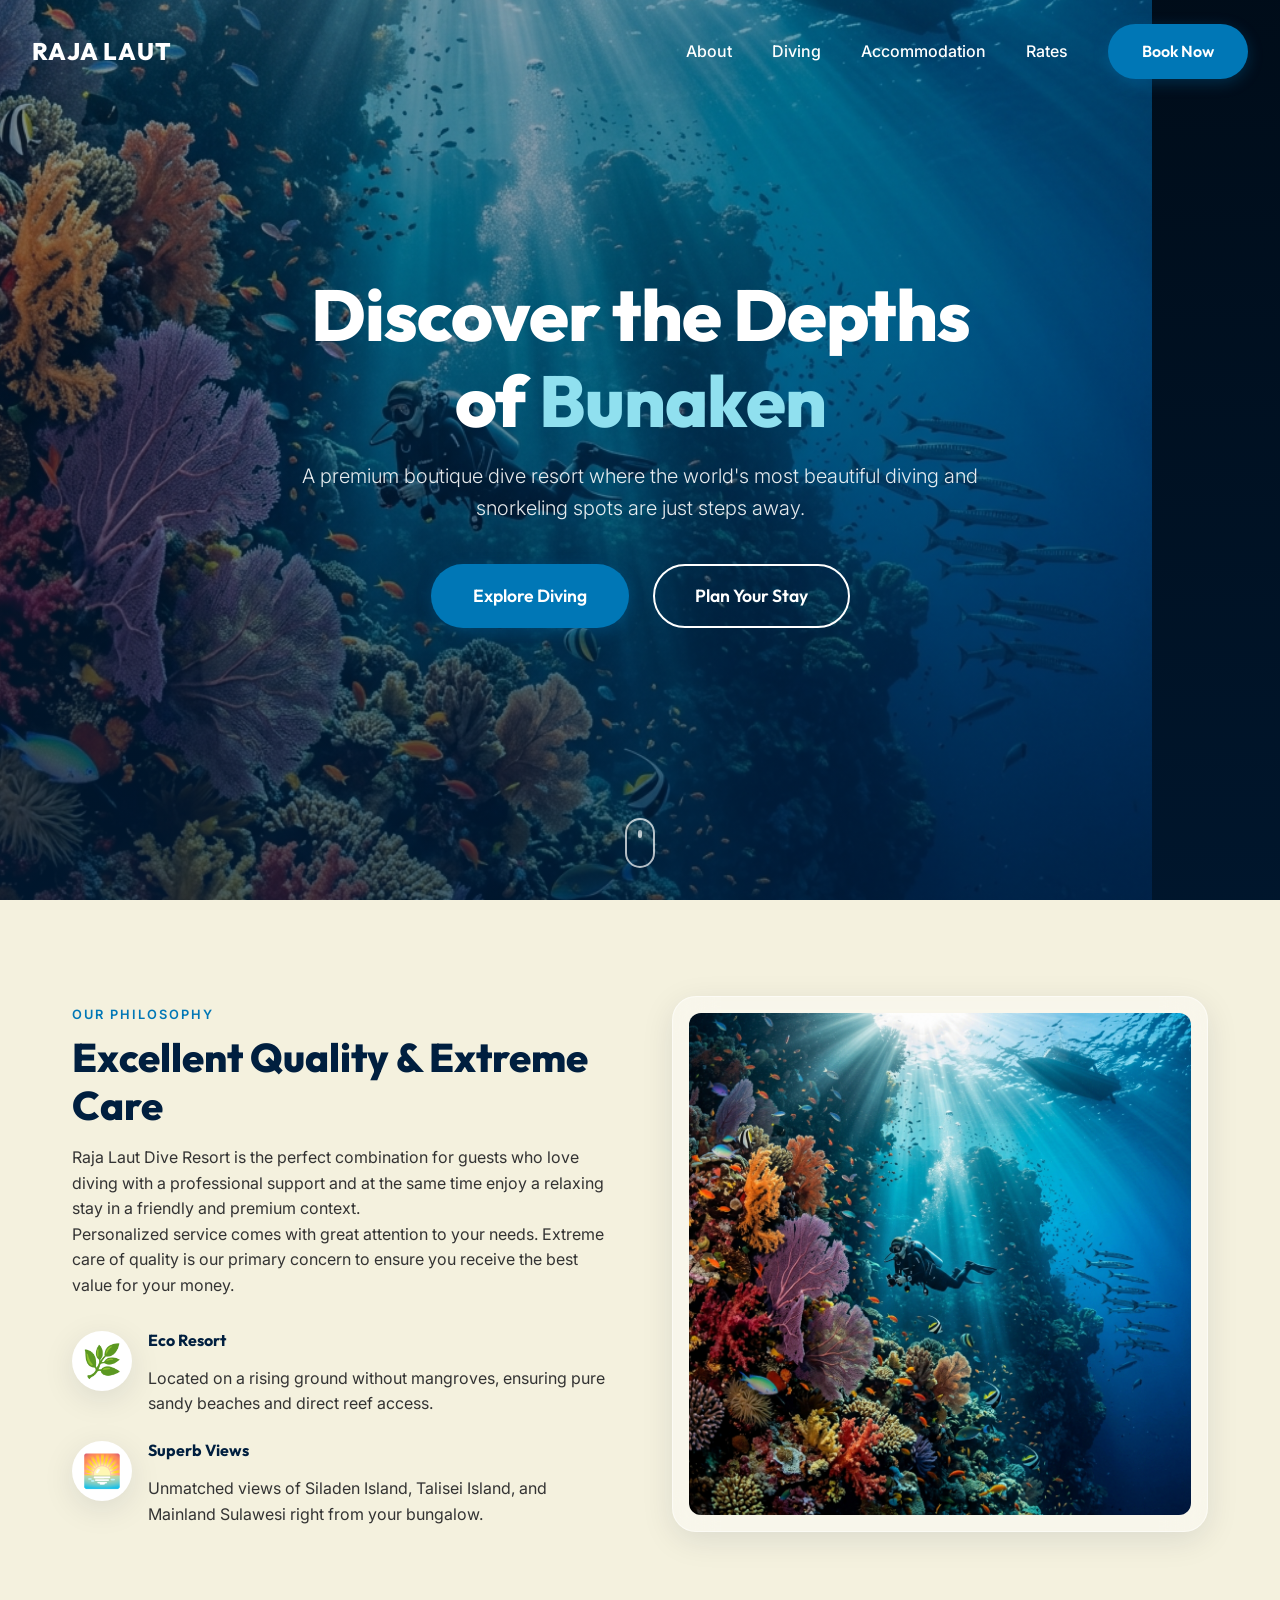
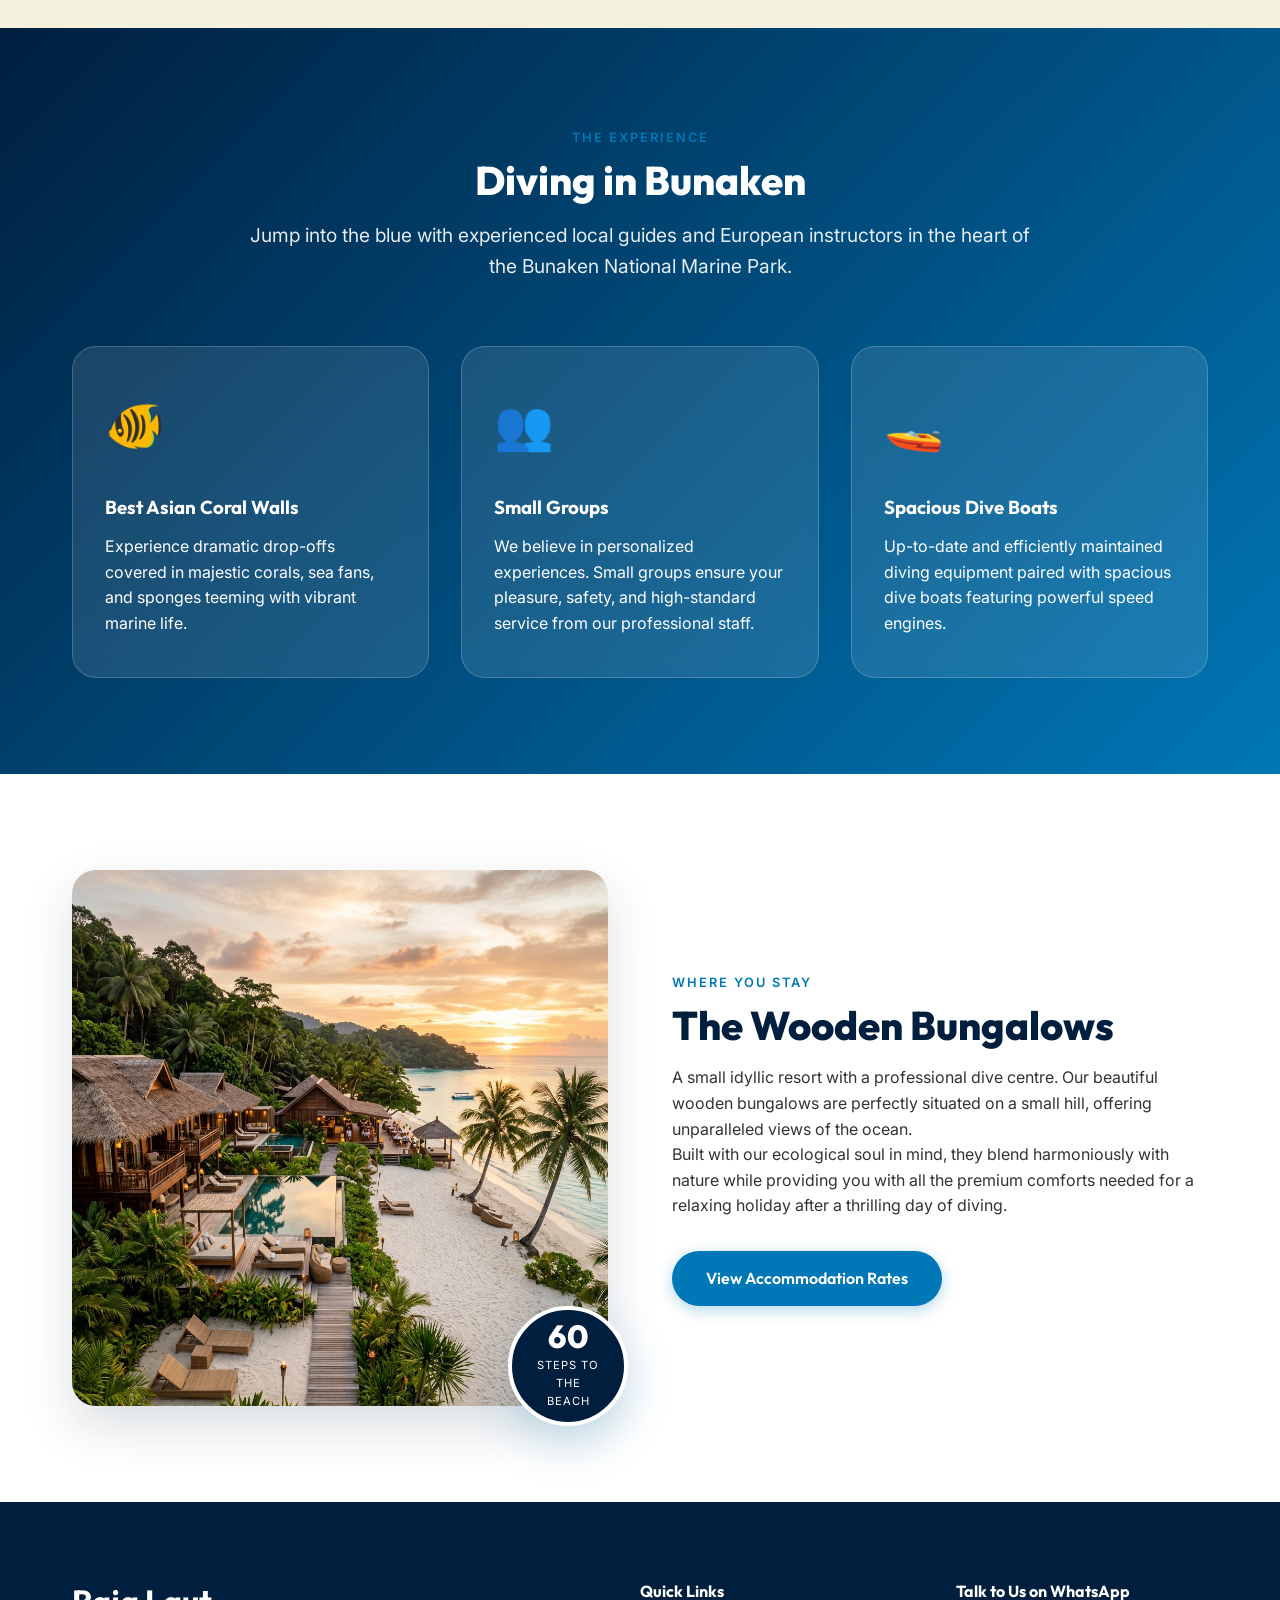
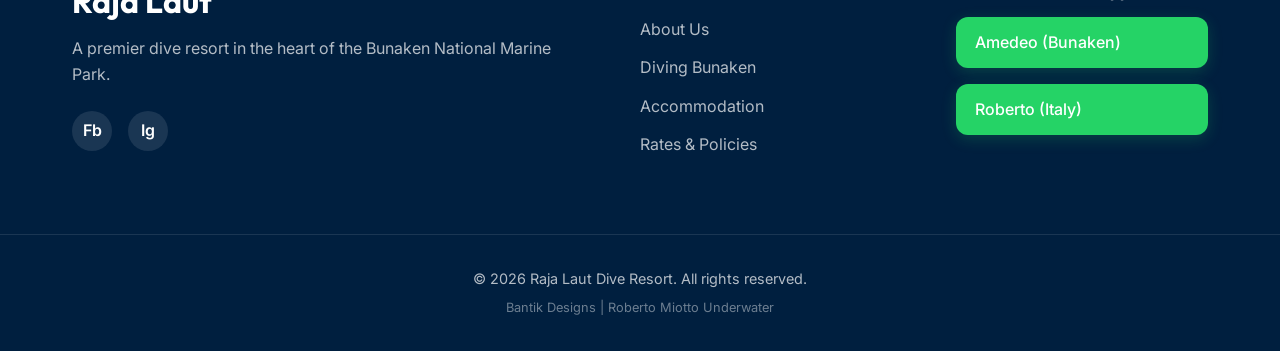
==== index.html @ 06ce2fe0 "first commit" ====
<!DOCTYPE html>
<html lang="en">
<head>
    <meta charset="UTF-8">
    <meta name="viewport" content="width=device-width, initial-scale=1.0">
    <title>Raja Laut Dive Resort | Bunaken</title>
    <meta name="description" content="A premium boutique dive resort in Bunaken. Experience one of the most beautiful diving & snorkeling spots right at your door steps.">
    <!-- Google Fonts -->
    <link rel="preconnect" href="https://fonts.googleapis.com">
    <link rel="preconnect" href="https://fonts.gstatic.com" crossorigin>
    <link href="https://fonts.googleapis.com/css2?family=Outfit:wght@300;400;600;800&family=Inter:wght@300;400;500&display=swap" rel="stylesheet">
    <link rel="stylesheet" href="./style.css">
</head>
<body>

    <!-- Navigation -->
    <nav class="navbar" id="navbar">
        <div class="nav-container">
            <a href="index.html" class="brand-logo">Raja Laut</a>
            <div class="nav-links">
                <a href="about.html">About</a>
                <a href="diving.html">Diving</a>
                <a href="accommodation.html">Accommodation</a>
                <a href="rates.html">Rates</a>
                <a href="rates.html" class="btn-primary">Book Now</a>
            </div>
            <div class="mobile-menu-btn" id="mobile-menu-btn">
                <span></span>
                <span></span>
                <span></span>
            </div>
        </div>
    </nav>

    <!-- Hero Section -->
    <header class="hero" id="home">
        <div class="hero-video-container">
            <!-- 
                Using an infinite CSS panning animation over the premium diver image 
                to guarantee a "swimming underwater loop" that never throws "Unavailable" errors.
                
                If you deliver your own MP4 file later, uncomment this video tag:
                <video autoplay loop muted playsinline class="hero-video">
                    <source src="./assets/your_scuba_video.mp4" type="video/mp4">
                </video>
            -->
            <img src="./assets/hero_diver.png" alt="Swimming Scuba Diver" class="hero-image-animate">
            <div class="hero-overlay"></div>
        </div>
        
        <div class="hero-content">
            <h1 class="hero-title">Discover the Depths of <span>Bunaken</span></h1>
            <p class="hero-subtitle">A premium boutique dive resort where the world's most beautiful diving and snorkeling spots are just steps away.</p>
            <div class="hero-cta">
                <a href="diving.html" class="btn-primary btn-large">Explore Diving</a>
                <a href="rates.html" class="btn-secondary btn-large">Plan Your Stay</a>
            </div>
        </div>
        
        <div class="scroll-indicator">
            <a href="about.html">
                <div class="mouse">
                    <div class="wheel"></div>
                </div>
            </a>
        </div>
    </header>

    <!-- Philosophy / About Section -->
    <section class="section about-section" id="about">
        <div class="container layout-grid layout-2-col">
            <div class="about-text fade-in">
                <span class="section-tag">Our Philosophy</span>
                <h2 class="section-title">Excellent Quality & Extreme Care</h2>
                <p>Raja Laut Dive Resort is the perfect combination for guests who love diving with a professional support and at the same time enjoy a relaxing stay in a friendly and premium context.</p>
                <p>Personalized service comes with great attention to your needs. Extreme care of quality is our primary concern to ensure you receive the best value for your money.</p>
                
                <div class="features-list">
                    <div class="feature-item">
                        <div class="feature-icon">🌿</div>
                        <div class="feature-text">
                            <h4>Eco Resort</h4>
                            <p>Located on a rising ground without mangroves, ensuring pure sandy beaches and direct reef access.</p>
                        </div>
                    </div>
                    <div class="feature-item">
                        <div class="feature-icon">🌅</div>
                        <div class="feature-text">
                            <h4>Superb Views</h4>
                            <p>Unmatched views of Siladen Island, Talisei Island, and Mainland Sulawesi right from your bungalow.</p>
                        </div>
                    </div>
                </div>
            </div>
            <div class="about-image-wrapper fade-in delay-200">
                <div class="image-glass-card">
                    <img src="./assets/hero_diver.png" alt="Scuba diver at Bunaken Wall" class="about-img">
                </div>
            </div>
        </div>
    </section>

    <!-- Diving Features Section -->
    <section class="section diving-section" id="diving">
        <div class="container">
            <div class="section-header center fade-in">
                <span class="section-tag">The Experience</span>
                <h2 class="section-title text-light">Diving in Bunaken</h2>
                <p class="section-subtitle text-light">Jump into the blue with experienced local guides and European instructors in the heart of the Bunaken National Marine Park.</p>
            </div>

            <div class="cards-grid">
                <div class="glass-card hover-up fade-in delay-100">
                    <div class="card-icon">🐠</div>
                    <h3>Best Asian Coral Walls</h3>
                    <p>Experience dramatic drop-offs covered in majestic corals, sea fans, and sponges teeming with vibrant marine life.</p>
                </div>
                <div class="glass-card hover-up fade-in delay-200">
                    <div class="card-icon">👥</div>
                    <h3>Small Groups</h3>
                    <p>We believe in personalized experiences. Small groups ensure your pleasure, safety, and high-standard service from our professional staff.</p>
                </div>
                <div class="glass-card hover-up fade-in delay-300">
                    <div class="card-icon">🚤</div>
                    <h3>Spacious Dive Boats</h3>
                    <p>Up-to-date and efficiently maintained diving equipment paired with spacious dive boats featuring powerful speed engines.</p>
                </div>
            </div>
        </div>
    </section>

    <!-- Accommodation Section -->
    <section class="section accommodation-section" id="accommodation">
        <div class="container layout-grid layout-2-col reverse-mobile">
            <div class="accommodation-image fade-in">
                <img src="./assets/eco_bungalow.png" alt="Raja Laut Eco Bungalow" class="rounded-img shadow-lg">
                <div class="floating-badge">
                    <span class="badge-number">60</span>
                    <span class="badge-text">Steps to the Beach</span>
                </div>
            </div>
            <div class="accommodation-text fade-in delay-200">
                <span class="section-tag">Where You Stay</span>
                <h2 class="section-title">The Wooden Bungalows</h2>
                <p>A small idyllic resort with a professional dive centre. Our beautiful wooden bungalows are perfectly situated on a small hill, offering unparalleled views of the ocean.</p>
                <p>Built with our ecological soul in mind, they blend harmoniously with nature while providing you with all the premium comforts needed for a relaxing holiday after a thrilling day of diving.</p>
                
                <a href="#rates" class="btn-primary mt-4">View Accommodation Rates</a>
            </div>
        </div>
    </section>

    <!-- Contact & Footer -->
    <footer class="footer" id="contact">
        <div class="container footer-grid">
            <div class="footer-brand">
                <h3 class="footer-logo">Raja Laut</h3>
                <p>A premier dive resort in the heart of the Bunaken National Marine Park.</p>
                <div class="social-links">
                    <a href="https://www.facebook.com/Raja-Laut-Dive-Resort-513808795382900" target="_blank" aria-label="Facebook">Fb</a>
                    <a href="https://www.instagram.com/explore/tags/rajalautdiveresort/" target="_blank" aria-label="Instagram">Ig</a>
                </div>
            </div>
            
            <div class="footer-links">
                <h4>Quick Links</h4>
                <ul>
                    <li><a href="about.html">About Us</a></li>
                    <li><a href="diving.html">Diving Bunaken</a></li>
                    <li><a href="accommodation.html">Accommodation</a></li>
                    <li><a href="rates.html">Rates & Policies</a></li>
                </ul>
            </div>
            
            <div class="footer-contact">
                <h4>Talk to Us on WhatsApp</h4>
                <div class="whatsapp-contacts">
                    <a href="https://api.whatsapp.com/send?phone=6281219742053" target="_blank" class="wa-btn">
                        <span>Amedeo (Bunaken)</span>
                    </a>
                    <a href="https://api.whatsapp.com/send?phone=393401753844" target="_blank" class="wa-btn">
                        <span>Roberto (Italy)</span>
                    </a>
                </div>
            </div>
        </div>
        <div class="footer-bottom">
            <p>&copy; 2026 Raja Laut Dive Resort. All rights reserved.</p>
            <p class="small-text">Bantik Designs | Roberto Miotto Underwater</p>
        </div>
    </footer>

    <script src="./main.js"></script>
</body>
</html>
---- style.css ----
/* ==========================================================================
   Design System & Variables
   ========================================================================== */
   :root {
    --ocean-dark: #001f3f;
    --ocean-blue: #0077b6;
    --ocean-light: #90e0ef;
    --sand: #f4f1de;
    --coral: #e07a5f;
    --text-main: #333333;
    --text-light: #ffffff;
    
    --font-heading: 'Outfit', sans-serif;
    --font-body: 'Inter', sans-serif;
    
    --transition-fast: 0.3s ease;
    --transition-slow: 0.6s cubic-bezier(0.16, 1, 0.3, 1);
    
    --radius-md: 12px;
    --radius-lg: 24px;
    
    --shadow-glass: 0 8px 32px 0 rgba(0, 31, 63, 0.1);
    --shadow-hover: 0 16px 48px 0 rgba(0, 119, 182, 0.2);
}

/* ==========================================================================
   Reset & Base Styles
   ========================================================================== */
* {
    margin: 0;
    padding: 0;
    box-sizing: border-box;
}

html {
    scroll-behavior: smooth;
}

body {
    font-family: var(--font-body);
    font-size: 16px;
    line-height: 1.6;
    color: var(--text-main);
    background-color: var(--sand);
    overflow-x: hidden;
}

h1, h2, h3, h4, h5, h6 {
    font-family: var(--font-heading);
    color: var(--ocean-dark);
    margin-bottom: 1rem;
    line-height: 1.2;
}

a {
    text-decoration: none;
    color: inherit;
    transition: var(--transition-fast);
}

img {
    max-width: 100%;
    height: auto;
    display: block;
}

/* ==========================================================================
   Typography & Utilities
   ========================================================================== */
.section-title {
    font-size: 2.5rem;
    font-weight: 800;
}

.text-light {
    color: var(--text-light) !important;
}

.section-subtitle {
    font-size: 1.2rem;
    opacity: 0.9;
    max-width: 800px;
    margin: 0 auto 3rem;
}

.section-tag {
    display: inline-block;
    text-transform: uppercase;
    letter-spacing: 2px;
    font-size: 0.8rem;
    font-weight: 600;
    color: var(--ocean-blue);
    margin-bottom: 0.5rem;
}

.center {
    text-align: center;
}

.mt-4 {
    margin-top: 2rem;
    display: inline-block;
}

/* Layouts */
.container {
    max-width: 1200px;
    margin: 0 auto;
    padding: 0 2rem;
}

.section {
    padding: 6rem 0;
}

.layout-grid {
    display: grid;
    gap: 4rem;
    align-items: center;
}

.layout-2-col {
    grid-template-columns: 1fr 1fr;
}

/* Buttons */
.btn-primary, .btn-secondary {
    display: inline-flex;
    align-items: center;
    justify-content: center;
    padding: 0.8rem 2rem;
    border-radius: 50px;
    font-weight: 600;
    font-family: var(--font-heading);
    cursor: pointer;
    border: 2px solid transparent;
}

.btn-primary {
    background: var(--ocean-blue);
    color: var(--text-light);
    box-shadow: 0 4px 15px rgba(0, 119, 182, 0.3);
}

.btn-primary:hover {
    background: var(--ocean-dark);
    transform: translateY(-2px);
    box-shadow: 0 6px 20px rgba(0, 31, 63, 0.4);
}

.btn-secondary {
    background: transparent;
    color: var(--text-light);
    border-color: var(--text-light);
}

.btn-secondary:hover {
    background: var(--text-light);
    color: var(--ocean-dark);
}

.btn-large {
    padding: 1rem 2.5rem;
    font-size: 1.1rem;
}

/* ==========================================================================
   Navigation
   ========================================================================== */
.navbar {
    position: fixed;
    top: 0;
    left: 0;
    width: 100%;
    z-index: 1000;
    padding: 1.5rem 0;
    transition: var(--transition-fast);
}

.navbar.scrolled {
    background: rgba(255, 255, 255, 0.95);
    backdrop-filter: blur(10px);
    -webkit-backdrop-filter: blur(10px);
    padding: 1rem 0;
    box-shadow: 0 2px 20px rgba(0, 0, 0, 0.05);
}

.navbar.scrolled .brand-logo,
.navbar.scrolled .nav-links a:not(.btn-primary) {
    color: var(--ocean-dark);
}

.navbar.scrolled .mobile-menu-btn span {
    background-color: var(--ocean-dark);
}

.nav-container {
    max-width: 1400px;
    margin: 0 auto;
    padding: 0 2rem;
    display: flex;
    justify-content: space-between;
    align-items: center;
}

.brand-logo {
    font-family: var(--font-heading);
    font-size: 1.5rem;
    font-weight: 800;
    color: var(--text-light);
    text-transform: uppercase;
    letter-spacing: 1px;
}

.nav-links {
    display: flex;
    gap: 2.5rem;
    align-items: center;
}

.nav-links a:not(.btn-primary) {
    color: var(--text-light);
    font-weight: 500;
    position: relative;
}

.nav-links a:not(.btn-primary)::after {
    content: '';
    position: absolute;
    bottom: -5px;
    left: 0;
    width: 0%;
    height: 2px;
    background: var(--ocean-blue);
    transition: var(--transition-fast);
}

.nav-links a:not(.btn-primary):hover::after {
    width: 100%;
}

.mobile-menu-btn {
    display: none;
    flex-direction: column;
    gap: 6px;
    cursor: pointer;
    z-index: 1001;
}

.mobile-menu-btn span {
    width: 30px;
    height: 2px;
    background-color: var(--text-light);
    transition: var(--transition-fast);
}

/* ==========================================================================
   Hero Section
   ========================================================================== */
.hero {
    position: relative;
    height: 100vh;
    min-height: 600px;
    display: flex;
    align-items: center;
    justify-content: center;
    text-align: center;
    color: var(--text-light);
    overflow: hidden;
}

.hero-video-container {
    position: absolute;
    top: 0;
    left: 0;
    width: 100%;
    height: 100%;
    z-index: -1;
    overflow: hidden;
    background: #000;
}

.hero-video {
    width: 100%;
    height: 100%;
    object-fit: cover;
    position: absolute;
    top: 0;
    left: 0;
}

.hero-image-animate {
    width: 120%;
    height: 120%;
    object-fit: cover;
    position: absolute;
    top: -10%;
    left: -10%;
    animation: swim-pan 20s ease-in-out infinite alternate;
}

@keyframes swim-pan {
    0% { transform: scale(1) translate(0, 0); }
    100% { transform: scale(1.1) translate(-2%, 2%); }
}

.hero-overlay {
    position: absolute;
    top: 0;
    left: 0;
    width: 100%;
    height: 100%;
    background: linear-gradient(
        to bottom,
        rgba(0, 31, 63, 0.4) 0%,
        rgba(0, 31, 63, 0.7) 100%
    );
}

.hero-content {
    position: relative;
    z-index: 1;
    max-width: 800px;
    padding: 0 2rem;
    animation: fadeUp 1s cubic-bezier(0.16, 1, 0.3, 1) forwards;
}

.hero-title {
    font-size: 4.5rem;
    font-weight: 800;
    color: var(--text-light);
    margin-bottom: 1rem;
    letter-spacing: -1px;
}

.hero-title span {
    color: var(--ocean-light);
}

.hero-subtitle {
    font-size: 1.25rem;
    margin-bottom: 2.5rem;
    opacity: 0.9;
    font-weight: 300;
}

.hero-cta {
    display: flex;
    gap: 1.5rem;
    justify-content: center;
}

.scroll-indicator {
    position: absolute;
    bottom: 2rem;
    left: 50%;
    transform: translateX(-50%);
    z-index: 1;
}

.mouse {
    width: 30px;
    height: 50px;
    border: 2px solid var(--text-light);
    border-radius: 20px;
    display: flex;
    justify-content: center;
    padding-top: 10px;
    opacity: 0.7;
    transition: var(--transition-fast);
}

.mouse:hover {
    opacity: 1;
}

.wheel {
    width: 4px;
    height: 8px;
    background: var(--text-light);
    border-radius: 2px;
    animation: scroll 2s infinite;
}

@keyframes scroll {
    0% { transform: translateY(0); opacity: 1; }
    100% { transform: translateY(15px); opacity: 0; }
}

@keyframes fadeUp {
    0% { transform: translateY(30px); opacity: 0; }
    100% { transform: translateY(0); opacity: 1; }
}

/* ==========================================================================
   About Section
   ========================================================================== */
.about-section {
    background: var(--sand);
    position: relative;
}

.features-list {
    margin-top: 2rem;
    display: flex;
    flex-direction: column;
    gap: 1.5rem;
}

.feature-item {
    display: flex;
    gap: 1rem;
    align-items: flex-start;
}

.feature-icon {
    font-size: 2rem;
    background: white;
    width: 60px;
    height: 60px;
    border-radius: 50%;
    display: flex;
    align-items: center;
    justify-content: center;
    box-shadow: var(--shadow-glass);
    flex-shrink: 0;
}

.image-glass-card {
    background: rgba(255, 255, 255, 0.4);
    backdrop-filter: blur(20px);
    border: 1px solid rgba(255, 255, 255, 0.5);
    padding: 1rem;
    border-radius: var(--radius-lg);
    box-shadow: var(--shadow-glass);
    position: relative;
}

.about-img {
    border-radius: var(--radius-md);
    width: 100%;
}

/* ==========================================================================
   Diving Features Section
   ========================================================================== */
.diving-section {
    background: linear-gradient(135deg, var(--ocean-dark) 0%, var(--ocean-blue) 100%);
    position: relative;
}

.cards-grid {
    display: grid;
    grid-template-columns: repeat(3, 1fr);
    gap: 2rem;
    margin-top: 4rem;
}

.glass-card {
    background: rgba(255, 255, 255, 0.1);
    backdrop-filter: blur(10px);
    -webkit-backdrop-filter: blur(10px);
    border: 1px solid rgba(255, 255, 255, 0.2);
    padding: 2.5rem 2rem;
    border-radius: var(--radius-lg);
    color: var(--text-light);
    transition: var(--transition-slow);
}

.glass-card:hover {
    background: rgba(255, 255, 255, 0.15);
    transform: translateY(-10px);
    box-shadow: var(--shadow-hover);
}

.glass-card h3 {
    color: var(--text-light);
    margin-top: 1rem;
}

.card-icon {
    font-size: 3rem;
    margin-bottom: 1rem;
    display: inline-block;
}

/* ==========================================================================
   Accommodation Section
   ========================================================================== */
.accommodation-section {
    background: white;
}

.rounded-img {
    border-radius: var(--radius-lg);
}

.shadow-lg {
    box-shadow: 0 20px 50px rgba(0, 31, 63, 0.15);
}

.accommodation-image {
    position: relative;
}

.floating-badge {
    position: absolute;
    bottom: -20px;
    right: -20px;
    background: var(--ocean-dark);
    color: white;
    padding: 1.5rem;
    border-radius: 50%;
    width: 120px;
    height: 120px;
    display: flex;
    flex-direction: column;
    align-items: center;
    justify-content: center;
    text-align: center;
    box-shadow: var(--shadow-hover);
    border: 4px solid white;
}

.badge-number {
    font-family: var(--font-heading);
    font-size: 2rem;
    font-weight: 800;
    line-height: 1;
}

.badge-text {
    font-size: 0.7rem;
    text-transform: uppercase;
    letter-spacing: 1px;
    margin-top: 5px;
}

/* ==========================================================================
   Footer
   ========================================================================== */
.footer {
    background: var(--ocean-dark);
    color: rgba(255, 255, 255, 0.7);
    padding: 5rem 0 2rem;
}

.footer h3, .footer h4 {
    color: white;
}

.footer-grid {
    display: grid;
    grid-template-columns: 2fr 1fr 1fr;
    gap: 4rem;
    margin-bottom: 4rem;
}

.footer-logo {
    font-size: 2rem;
    margin-bottom: 1rem;
}

.social-links {
    display: flex;
    gap: 1rem;
    margin-top: 1.5rem;
}

.social-links a {
    width: 40px;
    height: 40px;
    border-radius: 50%;
    background: rgba(255, 255, 255, 0.1);
    display: flex;
    align-items: center;
    justify-content: center;
    color: white;
    font-weight: 600;
}

.social-links a:hover {
    background: var(--ocean-blue);
    transform: translateY(-3px);
}

.footer-links ul {
    list-style: none;
}

.footer-links li {
    margin-bottom: 0.8rem;
}

.footer-links a:hover {
    color: white;
    padding-left: 5px;
}

.whatsapp-contacts {
    display: flex;
    flex-direction: column;
    gap: 1rem;
}

.wa-btn {
    background: #25D366;
    color: white;
    padding: 0.8rem 1.2rem;
    border-radius: var(--radius-md);
    display: inline-flex;
    align-items: center;
    font-weight: 500;
    box-shadow: 0 4px 15px rgba(37, 211, 102, 0.2);
}

.wa-btn:hover {
    background: #128C7E;
    transform: translateY(-2px);
    color: white;
    box-shadow: 0 6px 20px rgba(37, 211, 102, 0.3);
}

.footer-bottom {
    text-align: center;
    padding-top: 2rem;
    border-top: 1px solid rgba(255, 255, 255, 0.1);
    font-size: 0.9rem;
}

.small-text {
    font-size: 0.8rem;
    opacity: 0.6;
    margin-top: 0.5rem;
}

/* ==========================================================================
   Animations & Responsive
   ========================================================================== */
.fade-in {
    opacity: 0;
    transform: translateY(30px);
    transition: var(--transition-slow);
}

.fade-in.appear {
    opacity: 1;
    transform: translateY(0);
}

.delay-100 { transition-delay: 100ms; }
.delay-200 { transition-delay: 200ms; }
.delay-300 { transition-delay: 300ms; }

@media (max-width: 992px) {
    .hero-title { font-size: 3.5rem; }
    .layout-2-col { grid-template-columns: 1fr; gap: 3rem; }
    .cards-grid { grid-template-columns: 1fr; gap: 1.5rem; }
    .footer-grid { grid-template-columns: 1fr 1fr; }
    
    .reverse-mobile .accommodation-image { order: 2; }
    .reverse-mobile .accommodation-text { order: 1; }
}

@media (max-width: 768px) {
    .hero-title { font-size: 2.5rem; }
    .hero-cta { flex-direction: column; }
    .footer-grid { grid-template-columns: 1fr; gap: 2.5rem; }
    
    .mobile-menu-btn { display: flex; }
    
    .nav-links {
        position: fixed;
        top: 0;
        right: -100%;
        width: 80%;
        max-width: 300px;
        height: 100vh;
        background: var(--ocean-dark);
        flex-direction: column;
        justify-content: center;
        transition: var(--transition-slow);
        box-shadow: -10px 0 30px rgba(0, 0, 0, 0.2);
    }
    
    .nav-links.active { right: 0; }
    
    .nav-links a:not(.btn-primary) {
        font-size: 1.2rem;
        color: white;
    }
    
    .navbar.scrolled .mobile-menu-btn span {
        background-color: var(--ocean-dark);
    }
    
    .mobile-menu-btn.active span:nth-child(1) {
        transform: translateY(8px) rotate(45deg);
        background-color: white !important;
    }
    .mobile-menu-btn.active span:nth-child(2) {
        opacity: 0;
    }
    .mobile-menu-btn.active span:nth-child(3) {
        transform: translateY(-8px) rotate(-45deg);
        background-color: white !important;
    }
}
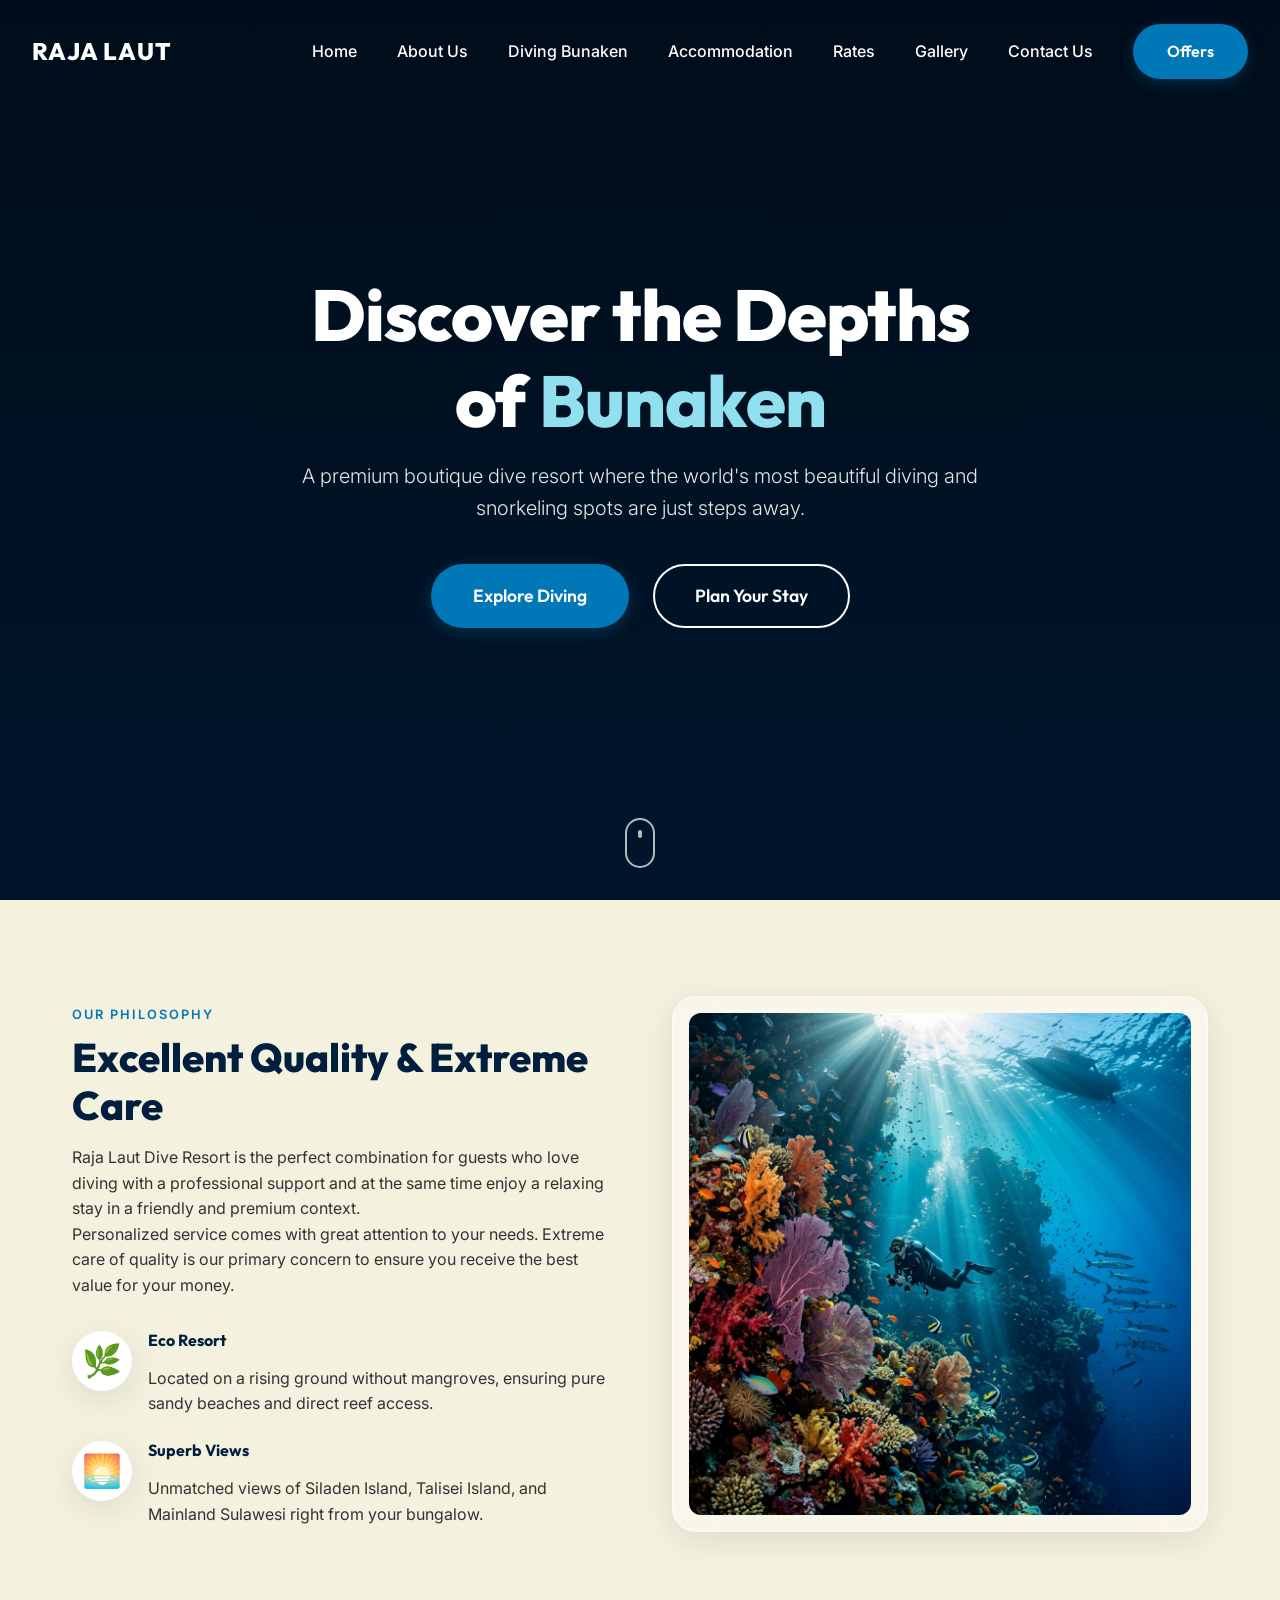
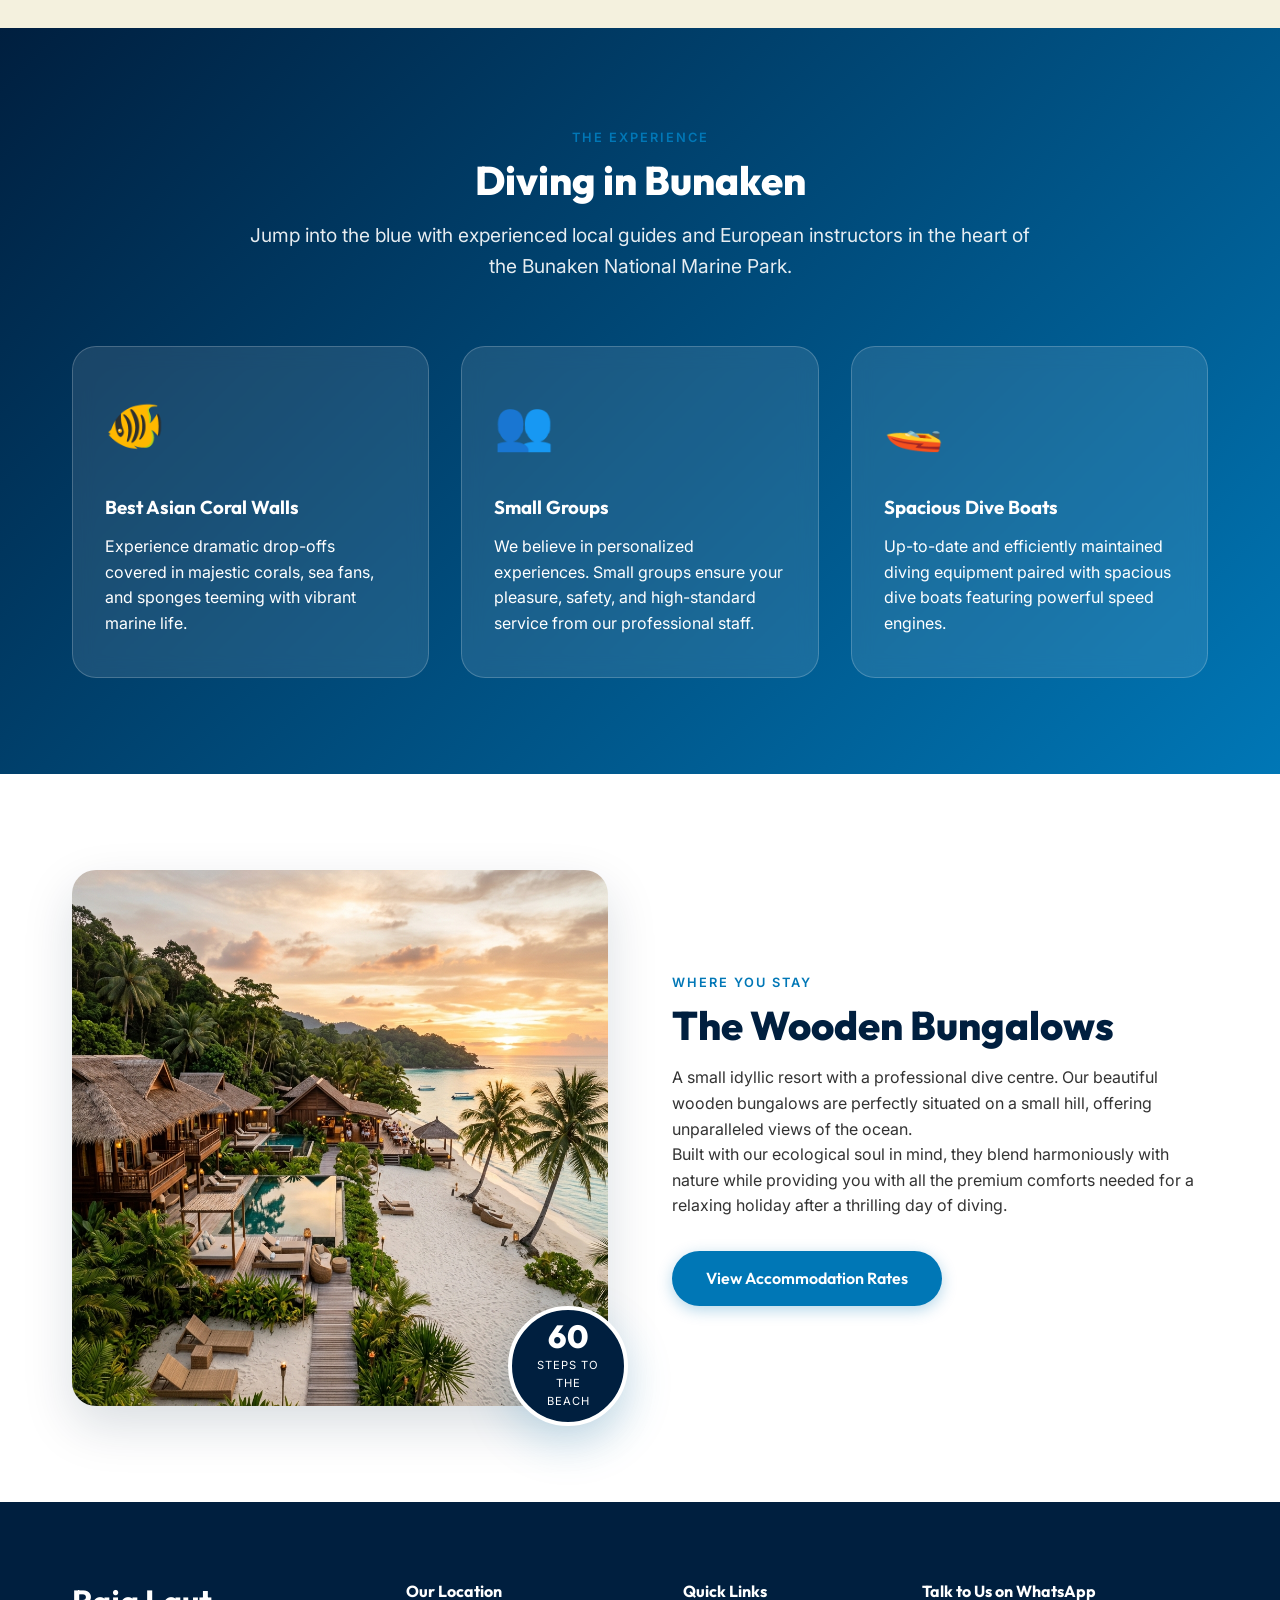
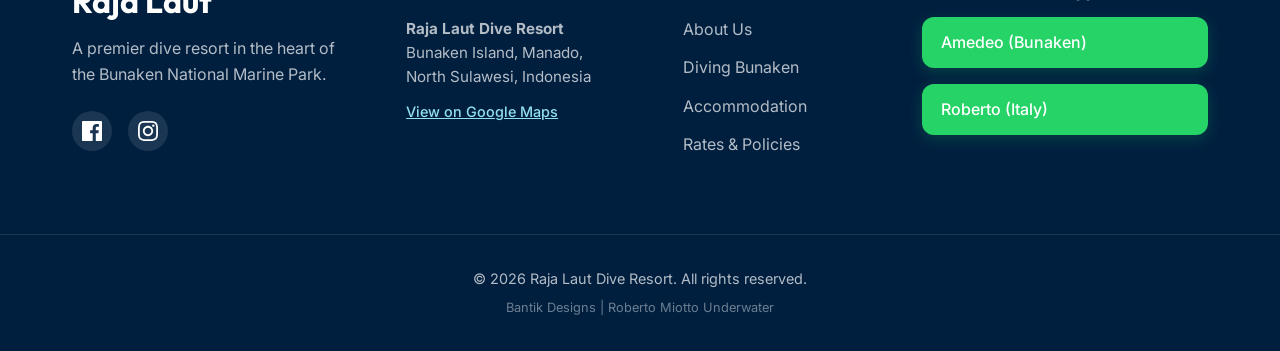
==== commit 8b682502: "final project" ====
--- a/index.html
+++ b/index.html
@@ -18,11 +18,48 @@
         <div class="nav-container">
             <a href="index.html" class="brand-logo">Raja Laut</a>
             <div class="nav-links">
-                <a href="about.html">About</a>
-                <a href="diving.html">Diving</a>
-                <a href="accommodation.html">Accommodation</a>
-                <a href="rates.html">Rates</a>
-                <a href="rates.html" class="btn-primary">Book Now</a>
+                <a href="index.html">Home</a>
+                <div class="dropdown">
+                    <a href="about.html">About Us</a>
+                    <div class="dropdown-content">
+                        <a href="about.html#coelacanth">The Coelacanth</a>
+                        <a href="about.html#location">The Location</a>
+                        <a href="about.html#reachus">How to reach us</a>
+                    </div>
+                </div>
+                
+                <div class="dropdown">
+                    <a href="diving.html">Diving Bunaken</a>
+                    <div class="dropdown-content">
+                        <a href="diving.html#philosophy">Diving Philosophy</a>
+                        <a href="diving.html#bestperiod">Best time to visit</a>
+                        <a href="diving.html#dive-sites">Dive Sites</a>
+                    </div>
+                </div>
+                
+                <div class="dropdown">
+                    <a href="accommodation.html">Accommodation</a>
+                    <div class="dropdown-content">
+                        <a href="accommodation.html#bungalows">The Bungalows</a>
+                        <a href="accommodation.html#ecosoul">Our Ecological Soul</a>
+                        <a href="accommodation.html#resto">The Restaurant</a>
+                    </div>
+                </div>
+                
+                <div class="dropdown">
+                    <a href="rates.html">Rates</a>
+                    <div class="dropdown-content">
+                        <a href="rates.html#accommodation">Accommodation</a>
+                        <a href="rates.html#diving">Fun Diving</a>
+                        <a href="rates.html#courses">Dive Courses</a>
+                        <a href="rates.html#snorkeling">Snorkeling & Others</a>
+                        <a href="rates.html#transfers">Transfers</a>
+                    </div>
+                </div>
+                
+                <a href="gallery.html">Gallery</a>
+                <a href="contact.html">Contact Us</a>
+                <a href="special-offers.html" class="btn-primary">Offers</a>
             </div>
             <div class="mobile-menu-btn" id="mobile-menu-btn">
                 <span></span>
@@ -35,16 +72,9 @@
     <!-- Hero Section -->
     <header class="hero" id="home">
         <div class="hero-video-container">
-            <!-- 
-                Using an infinite CSS panning animation over the premium diver image 
-                to guarantee a "swimming underwater loop" that never throws "Unavailable" errors.
-                
-                If you deliver your own MP4 file later, uncomment this video tag:
-                <video autoplay loop muted playsinline class="hero-video">
-                    <source src="./assets/your_scuba_video.mp4" type="video/mp4">
-                </video>
-            -->
-            <img src="./assets/hero_diver.png" alt="Swimming Scuba Diver" class="hero-image-animate">
+            <video autoplay loop muted playsinline class="hero-video">
+                <source src="./assets/Video_Generation_Complete.mp4" type="video/mp4">
+            </video>
             <div class="hero-overlay"></div>
         </div>
         
@@ -157,9 +187,25 @@
                 <h3 class="footer-logo">Raja Laut</h3>
                 <p>A premier dive resort in the heart of the Bunaken National Marine Park.</p>
                 <div class="social-links">
-                    <a href="https://www.facebook.com/Raja-Laut-Dive-Resort-513808795382900" target="_blank" aria-label="Facebook">Fb</a>
-                    <a href="https://www.instagram.com/explore/tags/rajalautdiveresort/" target="_blank" aria-label="Instagram">Ig</a>
-                </div>
+                    <a href="https://www.facebook.com/Raja-Laut-Dive-Resort-513808795382900" target="_blank" aria-label="Facebook">
+                        <svg width="20" height="20" fill="currentColor" viewBox="0 0 24 24"><path d="M22.675 0h-21.35c-.732 0-1.325.593-1.325 1.325v21.351c0 .731.593 1.324 1.325 1.324h11.495v-9.294h-3.128v-3.622h3.128v-2.671c0-3.1 1.893-4.788 4.659-4.788 1.325 0 2.463.099 2.795.143v3.24l-1.918.001c-1.504 0-1.795.715-1.795 1.763v2.313h3.587l-.467 3.622h-3.12v9.293h6.116c.73 0 1.323-.593 1.323-1.325v-21.35c0-.732-.593-1.325-1.325-1.325z"/></svg>
+                    </a>
+                    <a href="https://www.instagram.com/explore/tags/rajalautdiveresort/" target="_blank" aria-label="Instagram">
+                        <svg width="20" height="20" fill="currentColor" viewBox="0 0 24 24"><path d="M12 2.163c3.204 0 3.584.012 4.85.07 3.252.148 4.771 1.691 4.919 4.919.058 1.265.069 1.645.069 4.849 0 3.205-.012 3.584-.069 4.849-.149 3.225-1.664 4.771-4.919 4.919-1.266.058-1.644.07-4.85.07-3.204 0-3.584-.012-4.849-.07-3.26-.149-4.771-1.699-4.919-4.92-.058-1.265-.07-1.644-.07-4.849 0-3.204.013-3.583.07-4.849.149-3.227 1.664-4.771 4.919-4.919 1.266-.057 1.645-.069 4.849-.069zm0-2.163c-3.259 0-3.667.014-4.947.072-4.358.2-6.78 2.618-6.98 6.98-.059 1.281-.073 1.689-.073 4.948 0 3.259.014 3.668.072 4.948.2 4.358 2.618 6.78 6.98 6.98 1.281.058 1.689.072 4.948.072 3.259 0 3.668-.014 4.948-.072 4.354-.2 6.782-2.618 6.979-6.98.059-1.28.073-1.689.073-4.948 0-3.259-.014-3.667-.072-4.947-.196-4.354-2.617-6.78-6.979-6.98-1.281-.059-1.69-.073-4.949-.073zm0 5.838c-3.403 0-6.162 2.759-6.162 6.162s2.759 6.163 6.162 6.163 6.162-2.759 6.162-6.163c0-3.403-2.759-6.162-6.162-6.162zm0 10.162c-2.209 0-4-1.79-4-4 0-2.209 1.791-4 4-4s4 1.791 4 4c0 2.21-1.791 4-4 4zm6.406-11.845c-.796 0-1.441.645-1.441 1.44s.645 1.44 1.441 1.44c.795 0 1.439-.645 1.439-1.44s-.644-1.44-1.439-1.44z"/></svg>
+                    </a>
+                </div>
+            </div>
+
+            <div class="footer-address">
+                <h4>Our Location</h4>
+                <p>
+                    <strong>Raja Laut Dive Resort</strong><br>
+                    Bunaken Island, Manado,<br>
+                    North Sulawesi, Indonesia
+                </p>
+                <p style="margin-top: 10px;">
+                    <a href="https://www.google.com/maps/search/Raja+Laut+Dive+Resort" target="_blank" class="map-link">View on Google Maps</a>
+                </p>
             </div>
             
             <div class="footer-links">
--- a/style.css
+++ b/style.css
@@ -239,6 +239,46 @@
     width: 100%;
 }
 
+/* Dropdown Menu */
+.dropdown {
+    position: relative;
+}
+
+.dropdown-content {
+    display: none;
+    position: absolute;
+    top: 100%;
+    left: 0;
+    background-color: var(--text-light);
+    min-width: 220px;
+    box-shadow: 0 10px 30px rgba(0, 31, 63, 0.1);
+    z-index: 1002;
+    border-radius: var(--radius-md);
+    overflow: hidden;
+    flex-direction: column;
+    padding: 0.5rem 0;
+}
+
+.dropdown:hover .dropdown-content {
+    display: flex;
+}
+
+.dropdown-content a {
+    color: var(--ocean-dark) !important;
+    padding: 0.8rem 1.5rem;
+    font-size: 0.95rem;
+    transition: var(--transition-fast);
+}
+
+.dropdown-content a::after {
+    display: none !important;
+}
+
+.dropdown-content a:hover {
+    background-color: rgba(0, 119, 182, 0.05);
+    padding-left: 2rem;
+}
+
 .mobile-menu-btn {
     display: none;
     flex-direction: column;
@@ -442,6 +482,124 @@
 }
 
 /* ==========================================================================
+   Interactive Accordion Gallery
+   ========================================================================== */
+.accordion-gallery {
+    display: flex;
+    gap: 1.5rem;
+    margin-top: 4rem;
+    height: 450px;
+    width: 100%;
+}
+
+.accordion-item {
+    flex: 1;
+    position: relative;
+    border-radius: var(--radius-lg);
+    overflow: hidden;
+    background-size: cover;
+    background-position: center;
+    cursor: pointer;
+    transition: all 0.6s cubic-bezier(0.16, 1, 0.3, 1);
+    box-shadow: var(--shadow-glass);
+}
+
+.accordion-item.active {
+    flex: 3;
+    box-shadow: var(--shadow-hover);
+}
+
+.accordion-overlay {
+    position: absolute;
+    inset: 0;
+    background: linear-gradient(to top, rgba(0,31,63,0.9) 0%, rgba(0,31,63,0.2) 100%);
+    transition: var(--transition-slow);
+}
+
+.accordion-item:hover .accordion-overlay, .accordion-item:focus .accordion-overlay {
+    background: linear-gradient(to top, rgba(0,31,63,0.9) 0%, rgba(0,31,63,0.4) 100%);
+}
+
+.accordion-item:focus {
+    outline: none;
+    box-shadow: 0 0 0 4px rgba(255, 255, 255, 0.3);
+}
+
+.accordion-content {
+    position: absolute;
+    bottom: 2rem;
+    left: 2rem;
+    right: 2rem;
+    display: flex;
+    align-items: center;
+    gap: 1rem;
+}
+
+.accordion-icon {
+    font-size: 3rem;
+    background: rgba(255,255,255,0.1);
+    backdrop-filter: blur(10px);
+    width: 70px;
+    height: 70px;
+    display: flex;
+    align-items: center;
+    justify-content: center;
+    border-radius: 50%;
+    border: 1px solid rgba(255,255,255,0.2);
+    flex-shrink: 0;
+    transition: var(--transition-slow);
+}
+
+.accordion-item.active .accordion-icon {
+    transform: scale(1.1);
+    background: rgba(255,255,255,0.2);
+}
+
+.accordion-text {
+    width: 0;
+    opacity: 0;
+    overflow: hidden;
+    transition: all 0.5s cubic-bezier(0.16, 1, 0.3, 1);
+}
+
+.accordion-item.active .accordion-text {
+    width: 400px;
+    opacity: 1;
+    padding-left: 0.5rem;
+}
+
+.accordion-text h3 {
+    color: var(--ocean-light);
+    margin: 0 0 0.5rem 0;
+    font-size: 1.5rem;
+    line-height: 1.2;
+    min-width: 300px;
+    white-space: normal;
+}
+
+.accordion-text p {
+    color: var(--text-light);
+    margin: 0;
+    font-size: 0.95rem;
+    line-height: 1.5;
+    min-width: 300px;
+    white-space: normal;
+}
+
+@media (max-width: 768px) {
+    .accordion-gallery {
+        flex-direction: column;
+        height: 600px;
+    }
+    .accordion-item.active {
+        flex: 2;
+    }
+    .accordion-text p, .accordion-text h3 {
+        min-width: 250px;
+    }
+}
+
+/* ==========================================================================
    Diving Features Section
    ========================================================================== */
 .diving-section {
@@ -551,9 +709,26 @@
 
 .footer-grid {
     display: grid;
-    grid-template-columns: 2fr 1fr 1fr;
-    gap: 4rem;
+    grid-template-columns: 1.5fr 1.2fr 1fr 1.5fr;
+    gap: 3rem;
     margin-bottom: 4rem;
+}
+
+.footer-address p {
+    font-size: 0.95rem;
+    line-height: 1.6;
+    margin-bottom: 0.5rem;
+}
+
+.map-link {
+    color: var(--ocean-light) !important;
+    text-decoration: underline;
+    font-size: 0.9rem;
+    font-weight: 500;
+}
+
+.map-link:hover {
+    color: white !important;
 }
 
 .footer-logo {
@@ -632,6 +807,123 @@
     font-size: 0.8rem;
     opacity: 0.6;
     margin-top: 0.5rem;
+}
+
+/* ==========================================================================
+   Gallery Page Styles
+   ========================================================================== */
+.gallery-grid {
+    display: grid;
+    grid-template-columns: repeat(auto-fill, minmax(300px, 1fr));
+    gap: 1.5rem;
+    padding: 2rem 0;
+}
+
+.gallery-item {
+    position: relative;
+    border-radius: var(--radius-md);
+    overflow: hidden;
+    aspect-ratio: 4 / 3;
+    box-shadow: var(--shadow-glass);
+}
+
+.gallery-item img {
+    width: 100%;
+    height: 100%;
+    object-fit: cover;
+    transition: transform var(--transition-slow);
+}
+
+.gallery-item:hover img {
+    transform: scale(1.05);
+}
+
+/* ==========================================================================
+   Contact Page Styles
+   ========================================================================== */
+.contact-container {
+    display: grid;
+    grid-template-columns: 1fr 1fr;
+    gap: 4rem;
+    margin-top: 3rem;
+}
+
+.contact-form {
+    display: flex;
+    flex-direction: column;
+    gap: 1.5rem;
+}
+
+.form-group {
+    display: flex;
+    flex-direction: column;
+    gap: 0.5rem;
+}
+
+.form-group label {
+    font-weight: 500;
+    color: var(--ocean-dark);
+}
+
+.form-group input,
+.form-group textarea {
+    padding: 1rem;
+    border: 1px solid rgba(0, 31, 63, 0.2);
+    border-radius: var(--radius-md);
+    font-family: var(--font-body);
+    font-size: 1rem;
+    background: white;
+    transition: var(--transition-fast);
+}
+
+.form-group input:focus,
+.form-group textarea:focus {
+    outline: none;
+    border-color: var(--ocean-blue);
+    box-shadow: 0 0 0 3px rgba(0, 119, 182, 0.1);
+}
+
+/* ==========================================================================
+   Offers Page Styles
+   ========================================================================== */
+.offers-grid {
+    display: grid;
+    grid-template-columns: repeat(auto-fit, minmax(320px, 1fr));
+    gap: 2rem;
+    margin-top: 3rem;
+}
+
+.offer-card {
+    background: white;
+    border-radius: var(--radius-lg);
+    padding: 2.5rem;
+    box-shadow: var(--shadow-glass);
+    text-align: center;
+    border-top: 5px solid var(--ocean-blue);
+    transition: var(--transition-fast);
+}
+
+.offer-card:hover {
+    transform: translateY(-10px);
+    box-shadow: var(--shadow-hover);
+}
+
+.offer-price {
+    font-size: 2.5rem;
+    font-weight: 800;
+    color: var(--ocean-dark);
+    margin: 1.5rem 0;
+}
+
+.offer-features {
+    list-style: none;
+    margin-bottom: 2rem;
+    text-align: left;
+}
+
+.offer-features li {
+    padding: 0.8rem 0;
+    border-bottom: 1px solid rgba(0,0,0,0.05);
 }
 
 /* ==========================================================================
@@ -690,6 +982,36 @@
         color: white;
     }
     
+    .dropdown {
+        width: 100%;
+    }
+    
+    .dropdown-content {
+        position: static;
+        background: transparent;
+        box-shadow: none;
+        display: none;
+        padding: 0;
+        margin-top: 0.5rem;
+    }
+    
+    .dropdown:active .dropdown-content,
+    .dropdown:focus-within .dropdown-content {
+        display: flex;
+    }
+
+    .dropdown-content a {
+        color: rgba(255,255,255,0.8) !important;
+        padding: 0.5rem 1rem 0.5rem 2.5rem;
+        font-size: 1rem;
+    }
+    
+    .dropdown-content a:hover {
+        background: transparent;
+        color: white !important;
+        padding-left: 2.5rem;
+    }
+
     .navbar.scrolled .mobile-menu-btn span {
         background-color: var(--ocean-dark);
     }
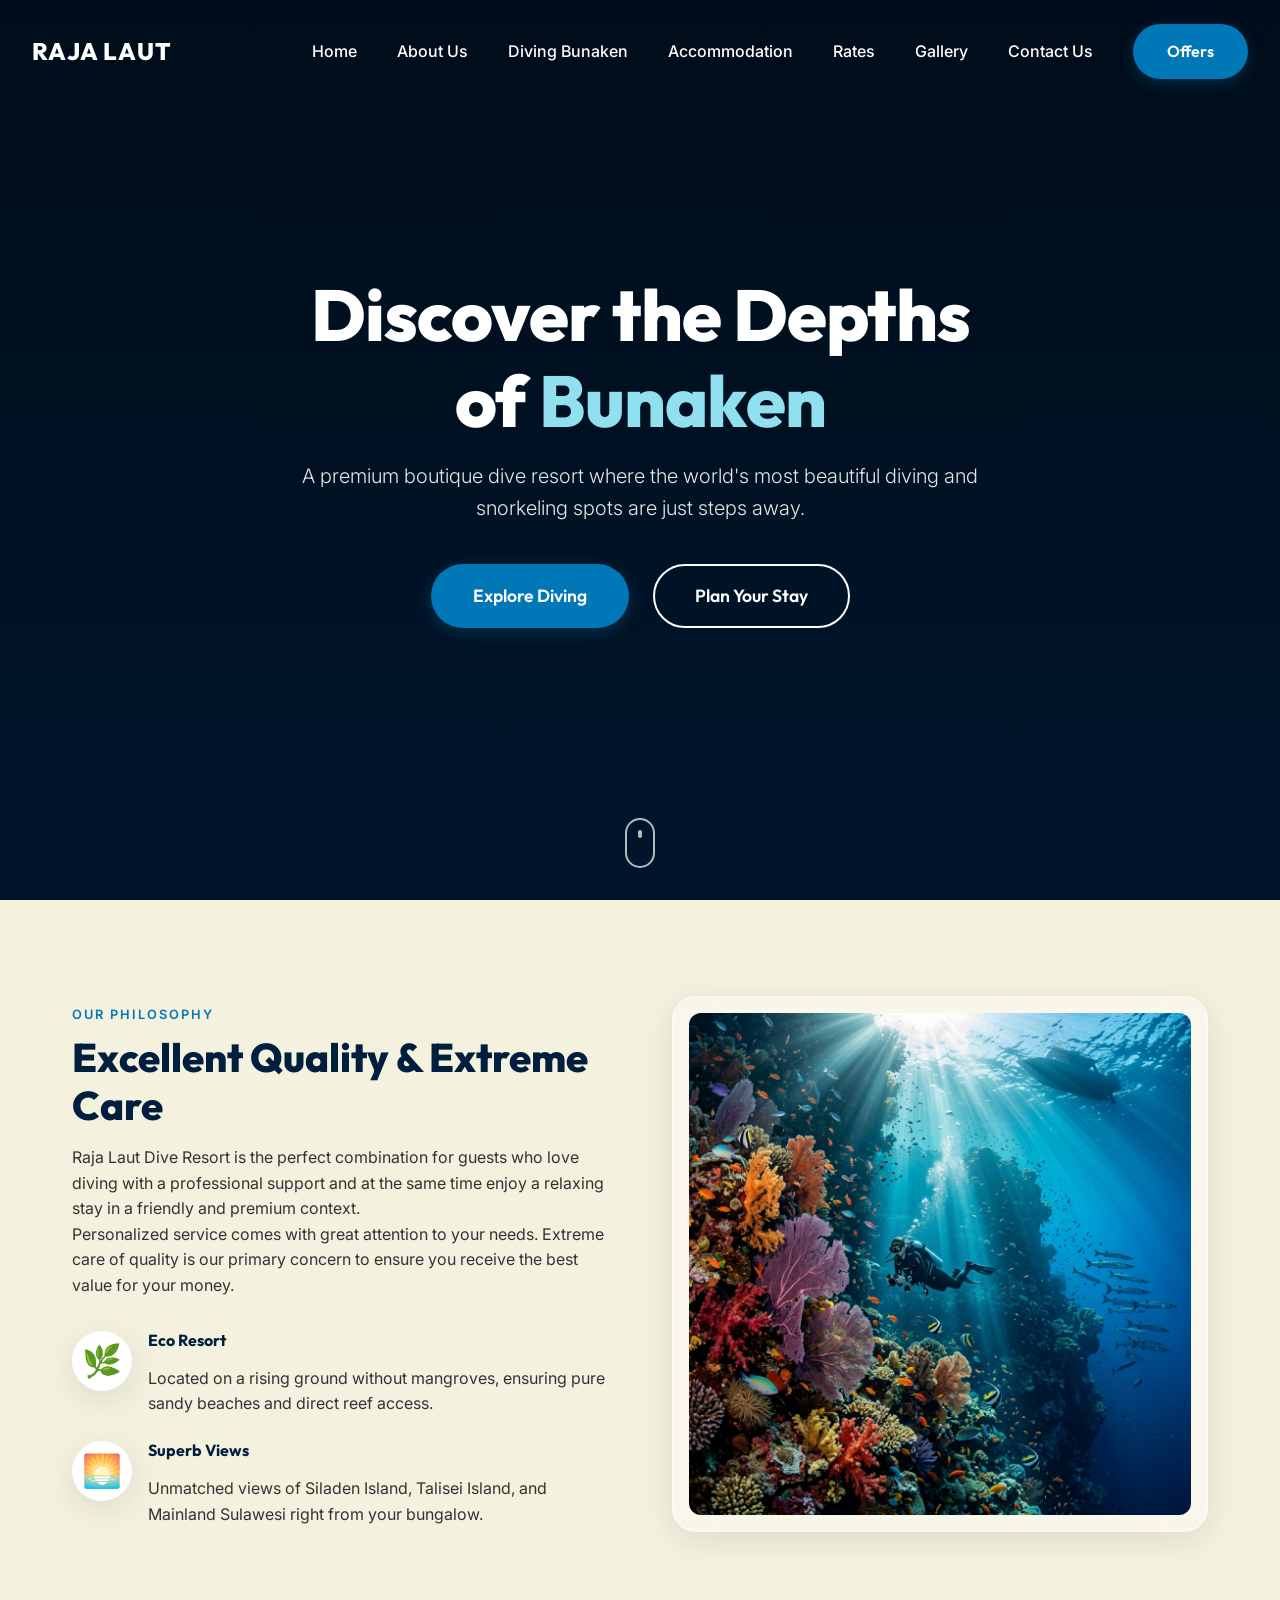
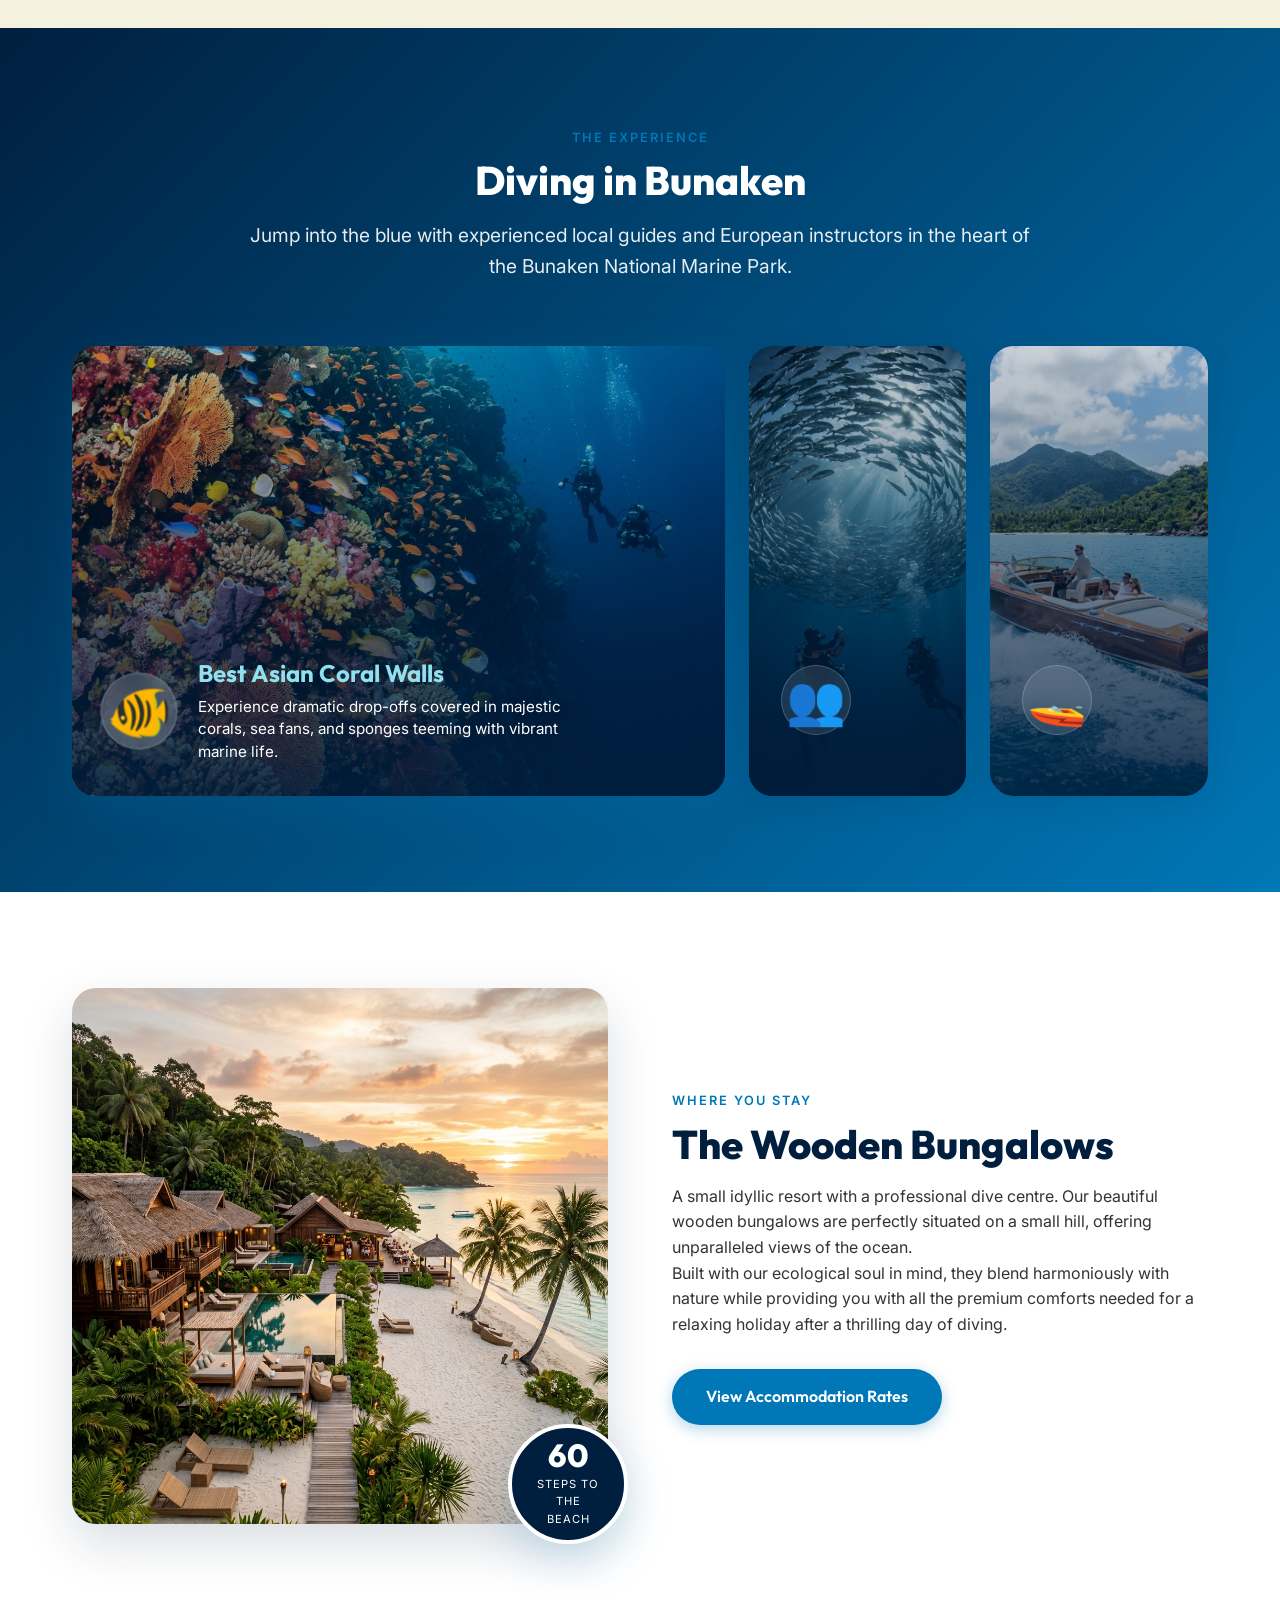
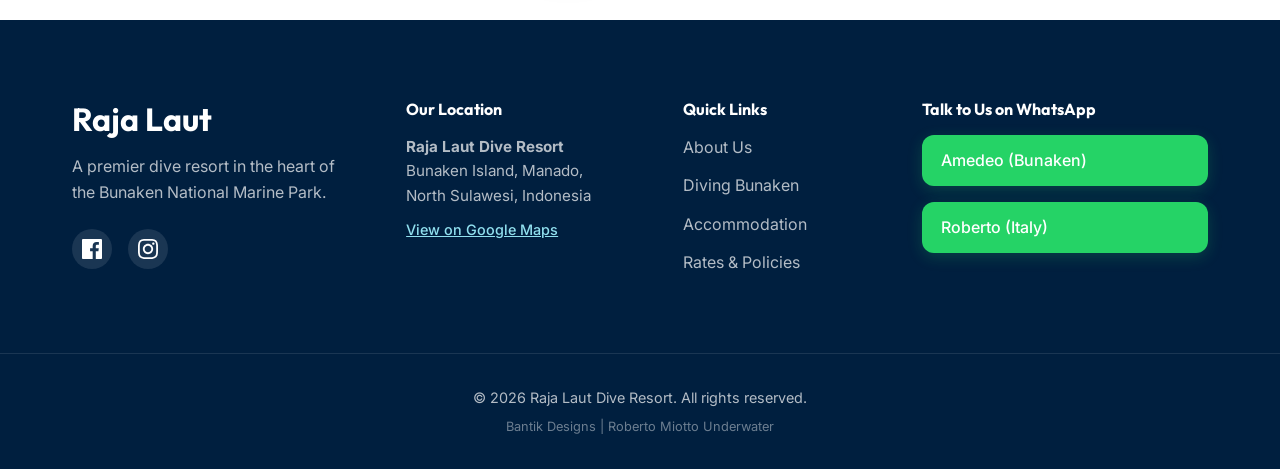
==== commit 2f75fa88: "6" ====
--- a/index.html
+++ b/index.html
@@ -1,16 +1,21 @@
 <!DOCTYPE html>
 <html lang="en">
+
 <head>
     <meta charset="UTF-8">
     <meta name="viewport" content="width=device-width, initial-scale=1.0">
     <title>Raja Laut Dive Resort | Bunaken</title>
-    <meta name="description" content="A premium boutique dive resort in Bunaken. Experience one of the most beautiful diving & snorkeling spots right at your door steps.">
+    <meta name="description"
+        content="A premium boutique dive resort in Bunaken. Experience one of the most beautiful diving & snorkeling spots right at your door steps.">
     <!-- Google Fonts -->
     <link rel="preconnect" href="https://fonts.googleapis.com">
     <link rel="preconnect" href="https://fonts.gstatic.com" crossorigin>
-    <link href="https://fonts.googleapis.com/css2?family=Outfit:wght@300;400;600;800&family=Inter:wght@300;400;500&display=swap" rel="stylesheet">
+    <link
+        href="https://fonts.googleapis.com/css2?family=Outfit:wght@300;400;600;800&family=Inter:wght@300;400;500&display=swap"
+        rel="stylesheet">
     <link rel="stylesheet" href="./style.css">
 </head>
+
 <body>
 
     <!-- Navigation -->
@@ -27,7 +32,7 @@
                         <a href="about.html#reachus">How to reach us</a>
                     </div>
                 </div>
-                
+
                 <div class="dropdown">
                     <a href="diving.html">Diving Bunaken</a>
                     <div class="dropdown-content">
@@ -36,7 +41,7 @@
                         <a href="diving.html#dive-sites">Dive Sites</a>
                     </div>
                 </div>
-                
+
                 <div class="dropdown">
                     <a href="accommodation.html">Accommodation</a>
                     <div class="dropdown-content">
@@ -45,7 +50,7 @@
                         <a href="accommodation.html#resto">The Restaurant</a>
                     </div>
                 </div>
-                
+
                 <div class="dropdown">
                     <a href="rates.html">Rates</a>
                     <div class="dropdown-content">
@@ -56,7 +61,7 @@
                         <a href="rates.html#transfers">Transfers</a>
                     </div>
                 </div>
-                
+
                 <a href="gallery.html">Gallery</a>
                 <a href="contact.html">Contact Us</a>
                 <a href="special-offers.html" class="btn-primary">Offers</a>
@@ -77,16 +82,17 @@
             </video>
             <div class="hero-overlay"></div>
         </div>
-        
+
         <div class="hero-content">
             <h1 class="hero-title">Discover the Depths of <span>Bunaken</span></h1>
-            <p class="hero-subtitle">A premium boutique dive resort where the world's most beautiful diving and snorkeling spots are just steps away.</p>
+            <p class="hero-subtitle">A premium boutique dive resort where the world's most beautiful diving and
+                snorkeling spots are just steps away.</p>
             <div class="hero-cta">
                 <a href="diving.html" class="btn-primary btn-large">Explore Diving</a>
                 <a href="rates.html" class="btn-secondary btn-large">Plan Your Stay</a>
             </div>
         </div>
-        
+
         <div class="scroll-indicator">
             <a href="about.html">
                 <div class="mouse">
@@ -102,22 +108,26 @@
             <div class="about-text fade-in">
                 <span class="section-tag">Our Philosophy</span>
                 <h2 class="section-title">Excellent Quality & Extreme Care</h2>
-                <p>Raja Laut Dive Resort is the perfect combination for guests who love diving with a professional support and at the same time enjoy a relaxing stay in a friendly and premium context.</p>
-                <p>Personalized service comes with great attention to your needs. Extreme care of quality is our primary concern to ensure you receive the best value for your money.</p>
-                
+                <p>Raja Laut Dive Resort is the perfect combination for guests who love diving with a professional
+                    support and at the same time enjoy a relaxing stay in a friendly and premium context.</p>
+                <p>Personalized service comes with great attention to your needs. Extreme care of quality is our primary
+                    concern to ensure you receive the best value for your money.</p>
+
                 <div class="features-list">
                     <div class="feature-item">
                         <div class="feature-icon">🌿</div>
                         <div class="feature-text">
                             <h4>Eco Resort</h4>
-                            <p>Located on a rising ground without mangroves, ensuring pure sandy beaches and direct reef access.</p>
+                            <p>Located on a rising ground without mangroves, ensuring pure sandy beaches and direct reef
+                                access.</p>
                         </div>
                     </div>
                     <div class="feature-item">
                         <div class="feature-icon">🌅</div>
                         <div class="feature-text">
                             <h4>Superb Views</h4>
-                            <p>Unmatched views of Siladen Island, Talisei Island, and Mainland Sulawesi right from your bungalow.</p>
+                            <p>Unmatched views of Siladen Island, Talisei Island, and Mainland Sulawesi right from your
+                                bungalow.</p>
                         </div>
                     </div>
                 </div>
@@ -136,24 +146,44 @@
             <div class="section-header center fade-in">
                 <span class="section-tag">The Experience</span>
                 <h2 class="section-title text-light">Diving in Bunaken</h2>
-                <p class="section-subtitle text-light">Jump into the blue with experienced local guides and European instructors in the heart of the Bunaken National Marine Park.</p>
-            </div>
-
-            <div class="cards-grid">
-                <div class="glass-card hover-up fade-in delay-100">
-                    <div class="card-icon">🐠</div>
-                    <h3>Best Asian Coral Walls</h3>
-                    <p>Experience dramatic drop-offs covered in majestic corals, sea fans, and sponges teeming with vibrant marine life.</p>
-                </div>
-                <div class="glass-card hover-up fade-in delay-200">
-                    <div class="card-icon">👥</div>
-                    <h3>Small Groups</h3>
-                    <p>We believe in personalized experiences. Small groups ensure your pleasure, safety, and high-standard service from our professional staff.</p>
-                </div>
-                <div class="glass-card hover-up fade-in delay-300">
-                    <div class="card-icon">🚤</div>
-                    <h3>Spacious Dive Boats</h3>
-                    <p>Up-to-date and efficiently maintained diving equipment paired with spacious dive boats featuring powerful speed engines.</p>
+                <p class="section-subtitle text-light">Jump into the blue with experienced local guides and European
+                    instructors in the heart of the Bunaken National Marine Park.</p>
+            </div>
+
+            <div class="accordion-gallery fade-in delay-100">
+                <div class="accordion-item active" style="background-image: url('./assets/majestic_coral_wall.png');"
+                    tabindex="0">
+                    <div class="accordion-overlay"></div>
+                    <div class="accordion-content">
+                        <div class="accordion-icon">🐠</div>
+                        <div class="accordion-text">
+                            <h3>Best Asian Coral Walls</h3>
+                            <p>Experience dramatic drop-offs covered in majestic corals, sea fans, and sponges teeming
+                                with vibrant marine life.</p>
+                        </div>
+                    </div>
+                </div>
+                <div class="accordion-item" style="background-image: url('./assets/gallery_school.png');" tabindex="0">
+                    <div class="accordion-overlay"></div>
+                    <div class="accordion-content">
+                        <div class="accordion-icon">👥</div>
+                        <div class="accordion-text">
+                            <h3>Small Groups</h3>
+                            <p>We believe in personalized experiences. Small groups ensure your pleasure, safety, and
+                                high-standard service from our professional staff.</p>
+                        </div>
+                    </div>
+                </div>
+                <div class="accordion-item" style="background-image: url('./assets/rates_transfers.png');" tabindex="0">
+                    <div class="accordion-overlay"></div>
+                    <div class="accordion-content">
+                        <div class="accordion-icon">🚤</div>
+                        <div class="accordion-text">
+                            <h3>Spacious Dive Boats</h3>
+                            <p>Up-to-date and efficiently maintained diving equipment paired with spacious dive boats
+                                featuring powerful speed engines.</p>
+                        </div>
+                    </div>
                 </div>
             </div>
         </div>
@@ -172,9 +202,11 @@
             <div class="accommodation-text fade-in delay-200">
                 <span class="section-tag">Where You Stay</span>
                 <h2 class="section-title">The Wooden Bungalows</h2>
-                <p>A small idyllic resort with a professional dive centre. Our beautiful wooden bungalows are perfectly situated on a small hill, offering unparalleled views of the ocean.</p>
-                <p>Built with our ecological soul in mind, they blend harmoniously with nature while providing you with all the premium comforts needed for a relaxing holiday after a thrilling day of diving.</p>
-                
+                <p>A small idyllic resort with a professional dive centre. Our beautiful wooden bungalows are perfectly
+                    situated on a small hill, offering unparalleled views of the ocean.</p>
+                <p>Built with our ecological soul in mind, they blend harmoniously with nature while providing you with
+                    all the premium comforts needed for a relaxing holiday after a thrilling day of diving.</p>
+
                 <a href="#rates" class="btn-primary mt-4">View Accommodation Rates</a>
             </div>
         </div>
@@ -187,11 +219,19 @@
                 <h3 class="footer-logo">Raja Laut</h3>
                 <p>A premier dive resort in the heart of the Bunaken National Marine Park.</p>
                 <div class="social-links">
-                    <a href="https://www.facebook.com/Raja-Laut-Dive-Resort-513808795382900" target="_blank" aria-label="Facebook">
-                        <svg width="20" height="20" fill="currentColor" viewBox="0 0 24 24"><path d="M22.675 0h-21.35c-.732 0-1.325.593-1.325 1.325v21.351c0 .731.593 1.324 1.325 1.324h11.495v-9.294h-3.128v-3.622h3.128v-2.671c0-3.1 1.893-4.788 4.659-4.788 1.325 0 2.463.099 2.795.143v3.24l-1.918.001c-1.504 0-1.795.715-1.795 1.763v2.313h3.587l-.467 3.622h-3.12v9.293h6.116c.73 0 1.323-.593 1.323-1.325v-21.35c0-.732-.593-1.325-1.325-1.325z"/></svg>
-                    </a>
-                    <a href="https://www.instagram.com/explore/tags/rajalautdiveresort/" target="_blank" aria-label="Instagram">
-                        <svg width="20" height="20" fill="currentColor" viewBox="0 0 24 24"><path d="M12 2.163c3.204 0 3.584.012 4.85.07 3.252.148 4.771 1.691 4.919 4.919.058 1.265.069 1.645.069 4.849 0 3.205-.012 3.584-.069 4.849-.149 3.225-1.664 4.771-4.919 4.919-1.266.058-1.644.07-4.85.07-3.204 0-3.584-.012-4.849-.07-3.26-.149-4.771-1.699-4.919-4.92-.058-1.265-.07-1.644-.07-4.849 0-3.204.013-3.583.07-4.849.149-3.227 1.664-4.771 4.919-4.919 1.266-.057 1.645-.069 4.849-.069zm0-2.163c-3.259 0-3.667.014-4.947.072-4.358.2-6.78 2.618-6.98 6.98-.059 1.281-.073 1.689-.073 4.948 0 3.259.014 3.668.072 4.948.2 4.358 2.618 6.78 6.98 6.98 1.281.058 1.689.072 4.948.072 3.259 0 3.668-.014 4.948-.072 4.354-.2 6.782-2.618 6.979-6.98.059-1.28.073-1.689.073-4.948 0-3.259-.014-3.667-.072-4.947-.196-4.354-2.617-6.78-6.979-6.98-1.281-.059-1.69-.073-4.949-.073zm0 5.838c-3.403 0-6.162 2.759-6.162 6.162s2.759 6.163 6.162 6.163 6.162-2.759 6.162-6.163c0-3.403-2.759-6.162-6.162-6.162zm0 10.162c-2.209 0-4-1.79-4-4 0-2.209 1.791-4 4-4s4 1.791 4 4c0 2.21-1.791 4-4 4zm6.406-11.845c-.796 0-1.441.645-1.441 1.44s.645 1.44 1.441 1.44c.795 0 1.439-.645 1.439-1.44s-.644-1.44-1.439-1.44z"/></svg>
+                    <a href="https://www.facebook.com/Raja-Laut-Dive-Resort-513808795382900" target="_blank"
+                        aria-label="Facebook">
+                        <svg width="20" height="20" fill="currentColor" viewBox="0 0 24 24">
+                            <path
+                                d="M22.675 0h-21.35c-.732 0-1.325.593-1.325 1.325v21.351c0 .731.593 1.324 1.325 1.324h11.495v-9.294h-3.128v-3.622h3.128v-2.671c0-3.1 1.893-4.788 4.659-4.788 1.325 0 2.463.099 2.795.143v3.24l-1.918.001c-1.504 0-1.795.715-1.795 1.763v2.313h3.587l-.467 3.622h-3.12v9.293h6.116c.73 0 1.323-.593 1.323-1.325v-21.35c0-.732-.593-1.325-1.325-1.325z" />
+                        </svg>
+                    </a>
+                    <a href="https://www.instagram.com/explore/tags/rajalautdiveresort/" target="_blank"
+                        aria-label="Instagram">
+                        <svg width="20" height="20" fill="currentColor" viewBox="0 0 24 24">
+                            <path
+                                d="M12 2.163c3.204 0 3.584.012 4.85.07 3.252.148 4.771 1.691 4.919 4.919.058 1.265.069 1.645.069 4.849 0 3.205-.012 3.584-.069 4.849-.149 3.225-1.664 4.771-4.919 4.919-1.266.058-1.644.07-4.85.07-3.204 0-3.584-.012-4.849-.07-3.26-.149-4.771-1.699-4.919-4.92-.058-1.265-.07-1.644-.07-4.849 0-3.204.013-3.583.07-4.849.149-3.227 1.664-4.771 4.919-4.919 1.266-.057 1.645-.069 4.849-.069zm0-2.163c-3.259 0-3.667.014-4.947.072-4.358.2-6.78 2.618-6.98 6.98-.059 1.281-.073 1.689-.073 4.948 0 3.259.014 3.668.072 4.948.2 4.358 2.618 6.78 6.98 6.98 1.281.058 1.689.072 4.948.072 3.259 0 3.668-.014 4.948-.072 4.354-.2 6.782-2.618 6.979-6.98.059-1.28.073-1.689.073-4.948 0-3.259-.014-3.667-.072-4.947-.196-4.354-2.617-6.78-6.979-6.98-1.281-.059-1.69-.073-4.949-.073zm0 5.838c-3.403 0-6.162 2.759-6.162 6.162s2.759 6.163 6.162 6.163 6.162-2.759 6.162-6.163c0-3.403-2.759-6.162-6.162-6.162zm0 10.162c-2.209 0-4-1.79-4-4 0-2.209 1.791-4 4-4s4 1.791 4 4c0 2.21-1.791 4-4 4zm6.406-11.845c-.796 0-1.441.645-1.441 1.44s.645 1.44 1.441 1.44c.795 0 1.439-.645 1.439-1.44s-.644-1.44-1.439-1.44z" />
+                        </svg>
                     </a>
                 </div>
             </div>
@@ -204,10 +244,11 @@
                     North Sulawesi, Indonesia
                 </p>
                 <p style="margin-top: 10px;">
-                    <a href="https://www.google.com/maps/search/Raja+Laut+Dive+Resort" target="_blank" class="map-link">View on Google Maps</a>
+                    <a href="https://www.google.com/maps/search/Raja+Laut+Dive+Resort" target="_blank"
+                        class="map-link">View on Google Maps</a>
                 </p>
             </div>
-            
+
             <div class="footer-links">
                 <h4>Quick Links</h4>
                 <ul>
@@ -217,7 +258,7 @@
                     <li><a href="rates.html">Rates & Policies</a></li>
                 </ul>
             </div>
-            
+
             <div class="footer-contact">
                 <h4>Talk to Us on WhatsApp</h4>
                 <div class="whatsapp-contacts">
@@ -238,4 +279,5 @@
 
     <script src="./main.js"></script>
 </body>
-</html>
+
+</html>
--- a/style.css
+++ b/style.css
@@ -956,43 +956,105 @@
 
 @media (max-width: 768px) {
     .hero-title { font-size: 2.5rem; }
-    .hero-cta { flex-direction: column; }
+    .hero-cta { flex-direction: column; align-items: center; }
     .footer-grid { grid-template-columns: 1fr; gap: 2.5rem; }
     
     .mobile-menu-btn { display: flex; }
     
+    /* Backdrop overlay drawn via body pseudo when menu is open */
+    body.menu-open::before {
+        content: '';
+        position: fixed;
+        inset: 0;
+        background: rgba(0, 0, 0, 0.5);
+        z-index: 999;
+        animation: fadeIn 0.3s ease;
+    }
+
+    @keyframes fadeIn {
+        from { opacity: 0; }
+        to { opacity: 1; }
+    }
+
     .nav-links {
         position: fixed;
         top: 0;
         right: -100%;
-        width: 80%;
-        max-width: 300px;
+        width: 75%;
+        max-width: 320px;
         height: 100vh;
         background: var(--ocean-dark);
         flex-direction: column;
+        align-items: center;
         justify-content: center;
-        transition: var(--transition-slow);
-        box-shadow: -10px 0 30px rgba(0, 0, 0, 0.2);
+        gap: 0;
+        padding: 6rem 0 3rem;
+        transition: right 0.5s cubic-bezier(0.16, 1, 0.3, 1);
+        box-shadow: -10px 0 40px rgba(0, 0, 0, 0.4);
+        z-index: 1000;
+        overflow-y: auto;
     }
     
     .nav-links.active { right: 0; }
     
+    .nav-links > a,
+    .nav-links > .dropdown {
+        width: 100%;
+        text-align: center;
+        border-bottom: 1px solid rgba(255, 255, 255, 0.08);
+    }
+
+    .nav-links > a:last-child,
+    .nav-links > .dropdown:last-of-type {
+        border-bottom: none;
+    }
+
     .nav-links a:not(.btn-primary) {
-        font-size: 1.2rem;
-        color: white;
+        font-size: 1.1rem;
+        font-weight: 500;
+        color: rgba(255, 255, 255, 0.9);
+        display: block;
+        padding: 1rem 2rem;
+        width: 100%;
+        text-align: center;
+        letter-spacing: 0.5px;
+        transition: color 0.2s ease, background 0.2s ease;
+    }
+
+    .nav-links a:not(.btn-primary):hover {
+        color: var(--ocean-light);
+        background: rgba(255, 255, 255, 0.05);
+    }
+
+    /* Remove underline animation in mobile */
+    .nav-links a:not(.btn-primary)::after {
+        display: none;
+    }
+
+    .nav-links .btn-primary {
+        margin-top: 1.5rem;
+        margin-bottom: 0.5rem;
+        width: auto;
+        padding: 0.9rem 2.5rem;
     }
     
     .dropdown {
         width: 100%;
     }
+
+    .dropdown > a {
+        justify-content: center;
+    }
     
     .dropdown-content {
         position: static;
-        background: transparent;
+        background: rgba(255, 255, 255, 0.05);
         box-shadow: none;
         display: none;
         padding: 0;
-        margin-top: 0.5rem;
+        margin: 0;
+        border-radius: 0;
+        flex-direction: column;
     }
     
     .dropdown:active .dropdown-content,
@@ -1001,15 +1063,18 @@
     }
 
     .dropdown-content a {
-        color: rgba(255,255,255,0.8) !important;
-        padding: 0.5rem 1rem 0.5rem 2.5rem;
-        font-size: 1rem;
+        color: rgba(255,255,255,0.7) !important;
+        padding: 0.6rem 2rem !important;
+        font-size: 0.9rem !important;
+        text-align: center;
+        border-bottom: none !important;
+        letter-spacing: 0.3px;
     }
     
     .dropdown-content a:hover {
-        background: transparent;
-        color: white !important;
-        padding-left: 2.5rem;
+        background: rgba(255,255,255,0.08) !important;
+        color: var(--ocean-light) !important;
+        padding-left: 2rem !important;
     }
 
     .navbar.scrolled .mobile-menu-btn span {
@@ -1027,4 +1092,9 @@
         transform: translateY(-8px) rotate(-45deg);
         background-color: white !important;
     }
-}
+
+    /* Ensure hamburger is always on top of menu */
+    .mobile-menu-btn {
+        z-index: 1001;
+    }
+}
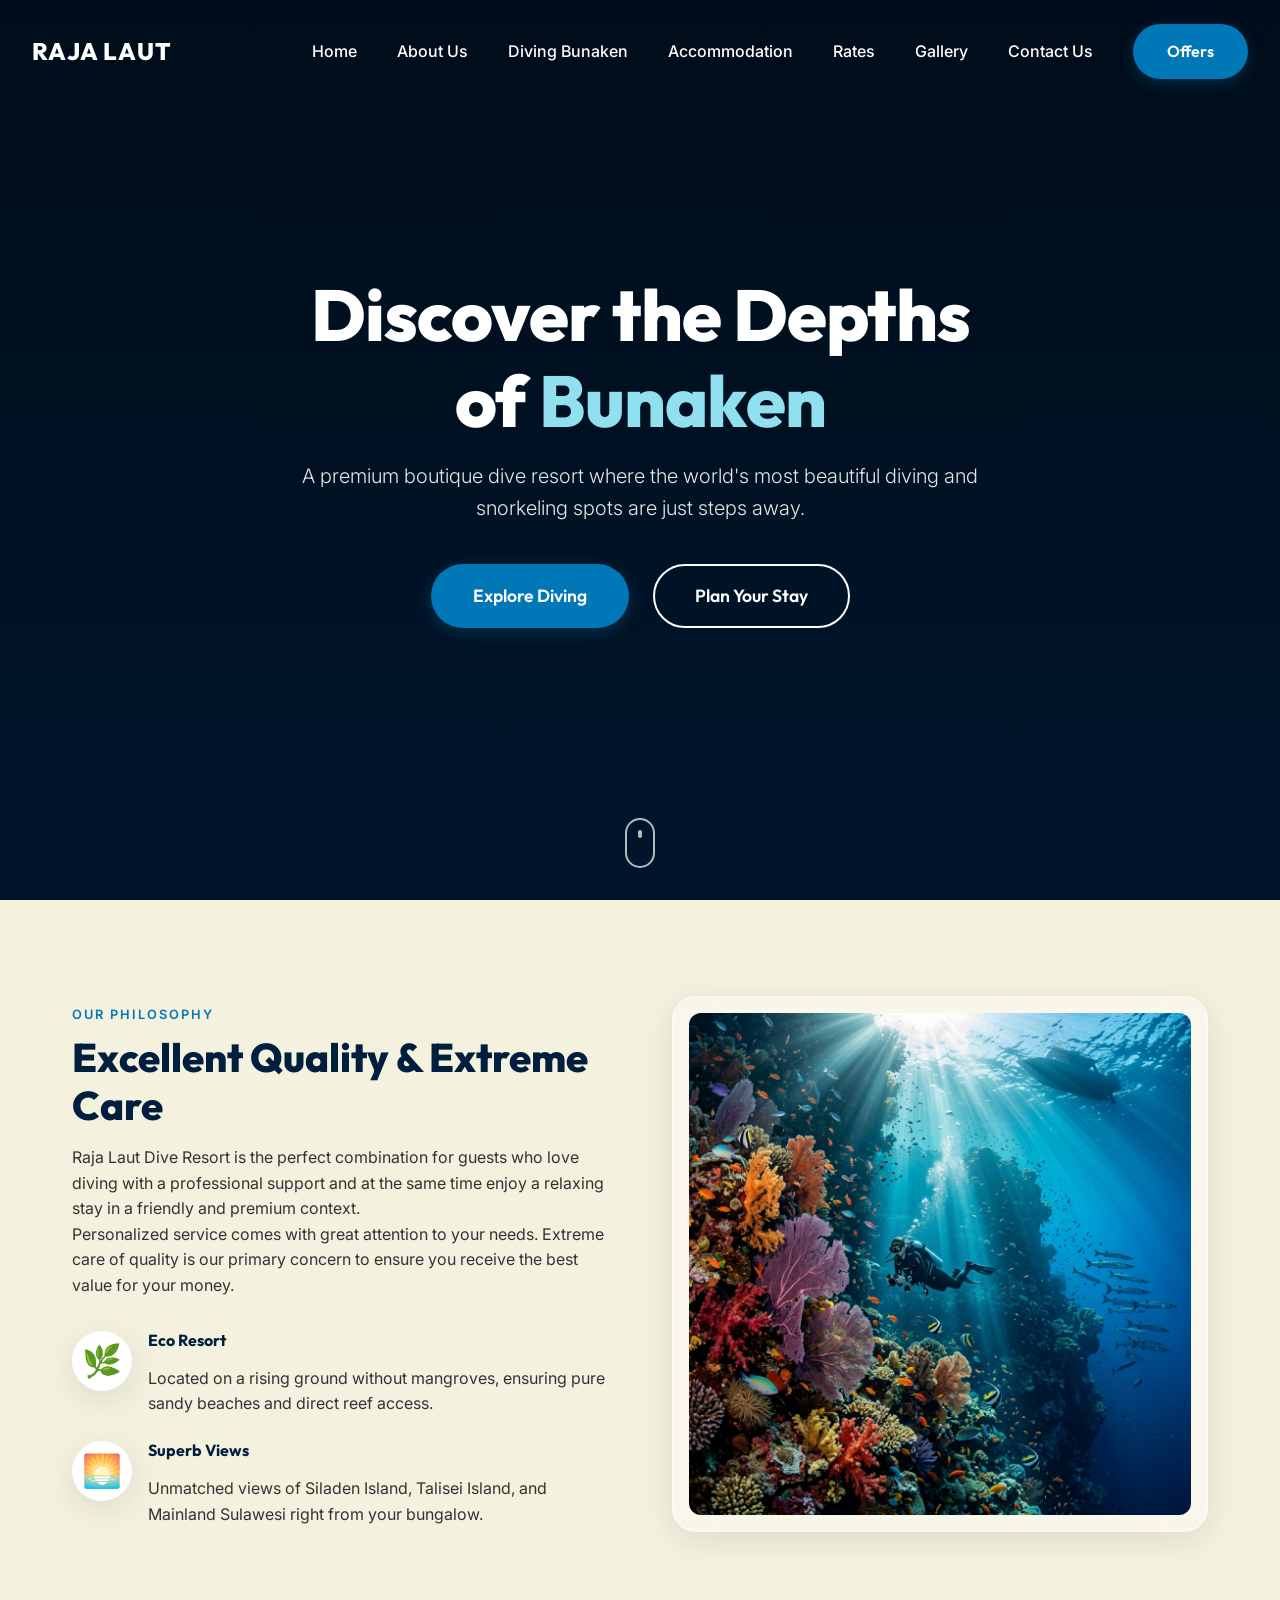
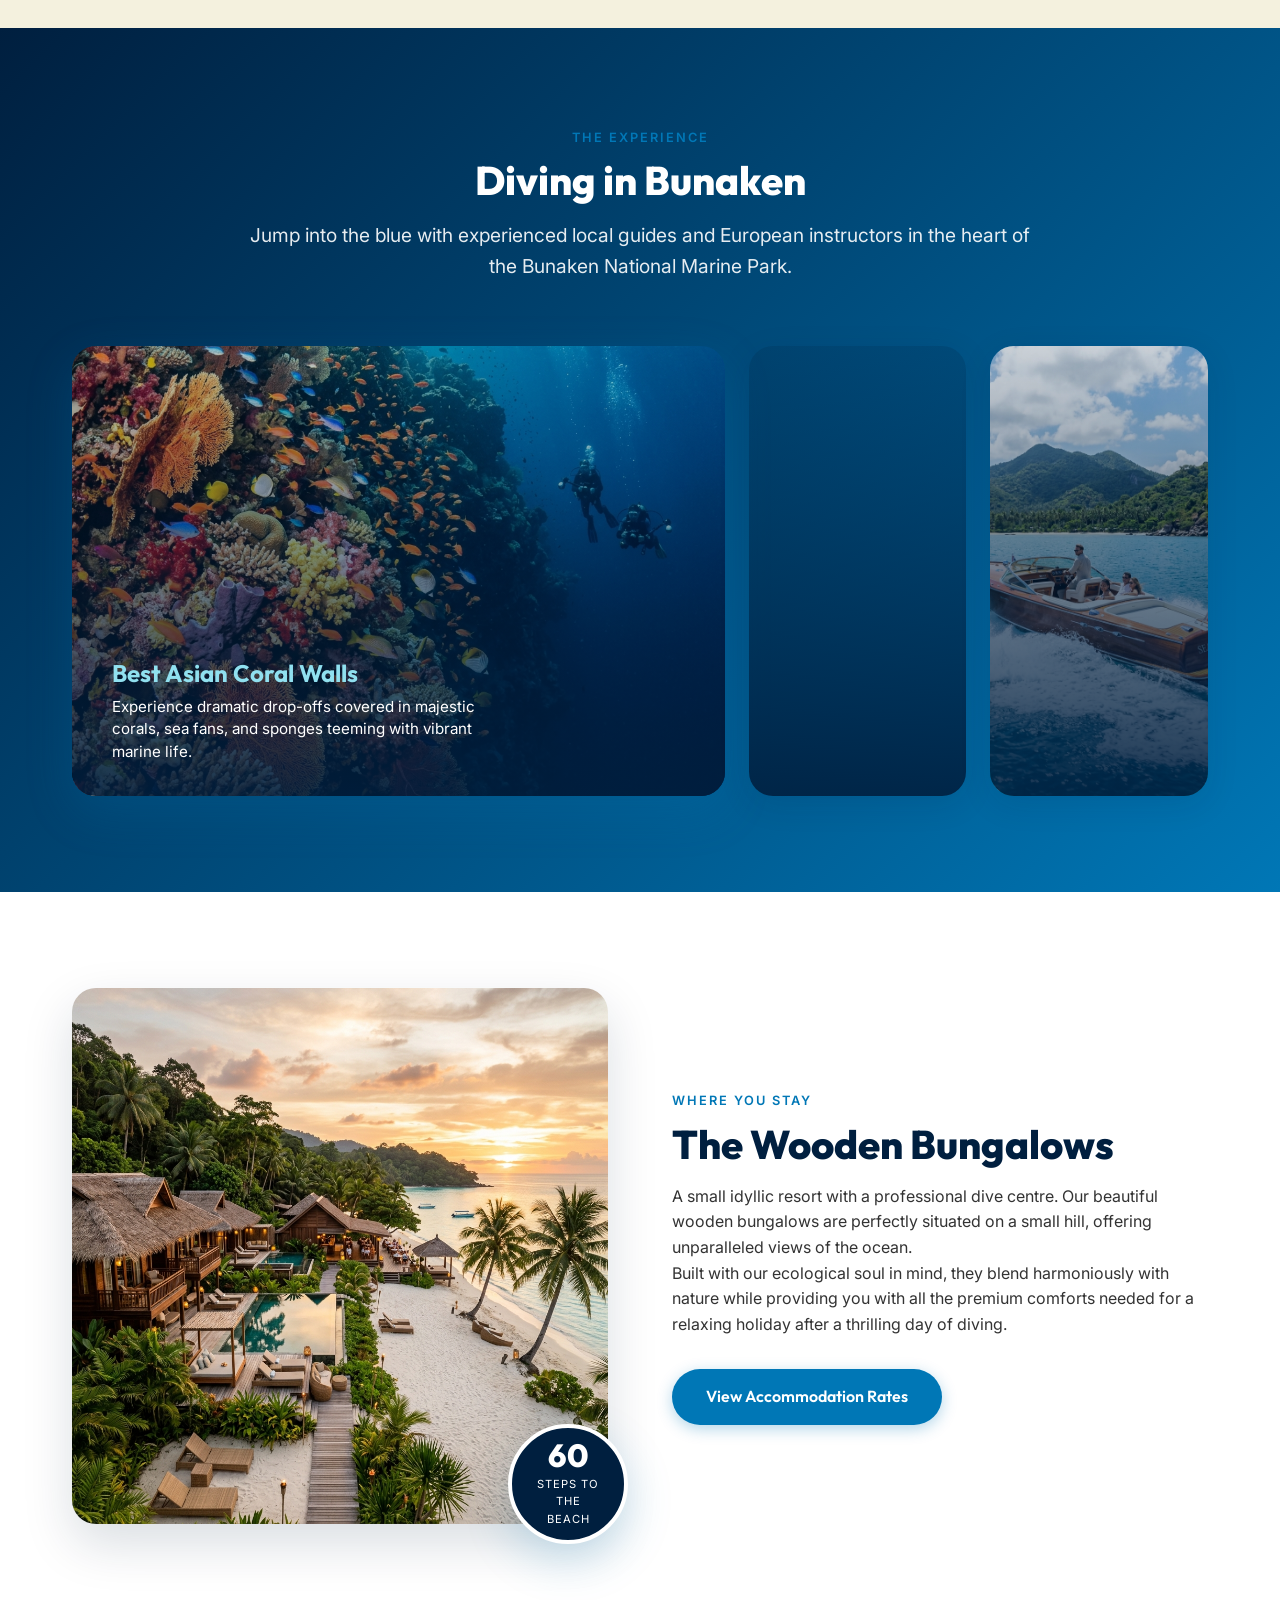
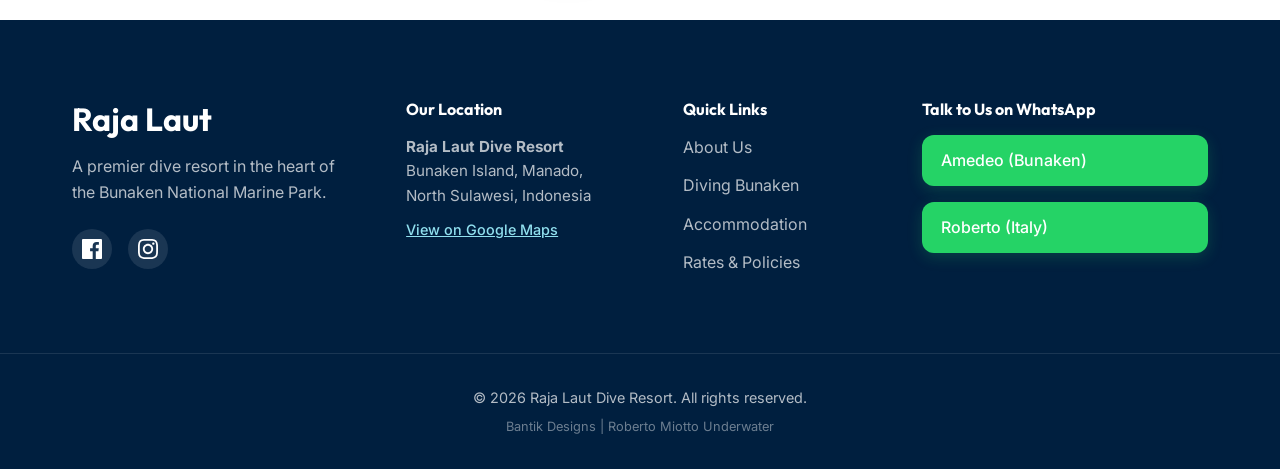
==== commit b9d10ba4: "4" ====
--- a/index.html
+++ b/index.html
@@ -78,7 +78,7 @@
     <header class="hero" id="home">
         <div class="hero-video-container">
             <video autoplay loop muted playsinline class="hero-video">
-                <source src="./assets/Video_Generation_Complete.mp4" type="video/mp4">
+                <source src="./assets/Removing_Turtle_From_Video.mp4" type="video/mp4">
             </video>
             <div class="hero-overlay"></div>
         </div>
@@ -155,7 +155,7 @@
                     tabindex="0">
                     <div class="accordion-overlay"></div>
                     <div class="accordion-content">
-                        <div class="accordion-icon">🐠</div>
+
                         <div class="accordion-text">
                             <h3>Best Asian Coral Walls</h3>
                             <p>Experience dramatic drop-offs covered in majestic corals, sea fans, and sponges teeming
@@ -163,10 +163,10 @@
                         </div>
                     </div>
                 </div>
-                <div class="accordion-item" style="background-image: url('./assets/gallery_school.png');" tabindex="0">
+                <div class="accordion-item" style="background-image: url('./assets/scuba.jpeg');" tabindex="0">
                     <div class="accordion-overlay"></div>
                     <div class="accordion-content">
-                        <div class="accordion-icon">👥</div>
+
                         <div class="accordion-text">
                             <h3>Small Groups</h3>
                             <p>We believe in personalized experiences. Small groups ensure your pleasure, safety, and
@@ -177,7 +177,7 @@
                 <div class="accordion-item" style="background-image: url('./assets/rates_transfers.png');" tabindex="0">
                     <div class="accordion-overlay"></div>
                     <div class="accordion-content">
-                        <div class="accordion-icon">🚤</div>
+
                         <div class="accordion-text">
                             <h3>Spacious Dive Boats</h3>
                             <p>Up-to-date and efficiently maintained diving equipment paired with spacious dive boats
--- a/style.css
+++ b/style.css
@@ -167,33 +167,39 @@
 /* ==========================================================================
    Navigation
    ========================================================================== */
+
+/* --- Navbar bar itself --- */
 .navbar {
     position: fixed;
     top: 0;
     left: 0;
     width: 100%;
-    z-index: 1000;
+    z-index: 900;
     padding: 1.5rem 0;
-    transition: var(--transition-fast);
-}
-
+    transition: background 0.3s ease, padding 0.3s ease, box-shadow 0.3s ease;
+}
+
+/* Scrolled / non-hero pages: white frosted glass */
 .navbar.scrolled {
-    background: rgba(255, 255, 255, 0.95);
-    backdrop-filter: blur(10px);
-    -webkit-backdrop-filter: blur(10px);
+    background: rgba(255, 255, 255, 0.97);
+    backdrop-filter: blur(12px);
+    -webkit-backdrop-filter: blur(12px);
     padding: 1rem 0;
-    box-shadow: 0 2px 20px rgba(0, 0, 0, 0.05);
-}
-
+    box-shadow: 0 2px 20px rgba(0, 0, 0, 0.08);
+}
+
+/* Logo & links turn dark when navbar is white */
 .navbar.scrolled .brand-logo,
 .navbar.scrolled .nav-links a:not(.btn-primary) {
     color: var(--ocean-dark);
 }
 
+/* Hamburger bars turn dark when navbar is white (desktop hidden anyway) */
 .navbar.scrolled .mobile-menu-btn span {
     background-color: var(--ocean-dark);
 }
 
+/* --- Inner layout row --- */
 .nav-container {
     max-width: 1400px;
     margin: 0 auto;
@@ -201,8 +207,11 @@
     display: flex;
     justify-content: space-between;
     align-items: center;
-}
-
+    position: relative;
+    z-index: 901;
+}
+
+/* --- Brand logo --- */
 .brand-logo {
     font-family: var(--font-heading);
     font-size: 1.5rem;
@@ -210,8 +219,12 @@
     color: var(--text-light);
     text-transform: uppercase;
     letter-spacing: 1px;
-}
-
+    flex-shrink: 0;
+    position: relative;
+    z-index: 1002; /* always above the slide-in panel */
+}
+
+/* --- Desktop nav links row --- */
 .nav-links {
     display: flex;
     gap: 2.5rem;
@@ -222,6 +235,7 @@
     color: var(--text-light);
     font-weight: 500;
     position: relative;
+    white-space: nowrap;
 }
 
 .nav-links a:not(.btn-primary)::after {
@@ -239,7 +253,7 @@
     width: 100%;
 }
 
-/* Dropdown Menu */
+/* --- Desktop Dropdown --- */
 .dropdown {
     position: relative;
 }
@@ -247,12 +261,13 @@
 .dropdown-content {
     display: none;
     position: absolute;
-    top: 100%;
-    left: 0;
-    background-color: var(--text-light);
-    min-width: 220px;
-    box-shadow: 0 10px 30px rgba(0, 31, 63, 0.1);
-    z-index: 1002;
+    top: calc(100% + 10px);
+    left: 50%;
+    transform: translateX(-50%);
+    background: white;
+    min-width: 210px;
+    box-shadow: 0 12px 36px rgba(0, 31, 63, 0.15);
+    z-index: 1003;
     border-radius: var(--radius-md);
     overflow: hidden;
     flex-direction: column;
@@ -266,8 +281,10 @@
 .dropdown-content a {
     color: var(--ocean-dark) !important;
     padding: 0.8rem 1.5rem;
-    font-size: 0.95rem;
-    transition: var(--transition-fast);
+    font-size: 0.93rem;
+    font-weight: 500;
+    transition: background 0.2s ease, padding-left 0.2s ease;
+    white-space: nowrap;
 }
 
 .dropdown-content a::after {
@@ -275,23 +292,31 @@
 }
 
 .dropdown-content a:hover {
-    background-color: rgba(0, 119, 182, 0.05);
+    background: rgba(0, 119, 182, 0.07);
     padding-left: 2rem;
-}
-
+    color: var(--ocean-blue) !important;
+}
+
+/* --- Hamburger Button --- */
 .mobile-menu-btn {
-    display: none;
+    display: none;          /* hidden on desktop */
     flex-direction: column;
-    gap: 6px;
+    gap: 5px;
     cursor: pointer;
-    z-index: 1001;
+    padding: 6px;
+    -webkit-tap-highlight-color: transparent;
+    position: relative;
+    z-index: 1002;          /* above the nav panel */
+    flex-shrink: 0;
 }
 
 .mobile-menu-btn span {
-    width: 30px;
+    display: block;
+    width: 26px;
     height: 2px;
     background-color: var(--text-light);
-    transition: var(--transition-fast);
+    border-radius: 2px;
+    transition: transform 0.3s ease, opacity 0.3s ease, background-color 0.3s ease;
 }
 
 /* ==========================================================================
@@ -958,143 +983,191 @@
     .hero-title { font-size: 2.5rem; }
     .hero-cta { flex-direction: column; align-items: center; }
     .footer-grid { grid-template-columns: 1fr; gap: 2.5rem; }
-    
-    .mobile-menu-btn { display: flex; }
-    
-    /* Backdrop overlay drawn via body pseudo when menu is open */
+
+    /* ── Mobile Navigation ────────────────────────────────────── */
+
+    /* Show hamburger */
+    .mobile-menu-btn {
+        display: flex;
+    }
+
+    /* Dim backdrop when menu is open */
     body.menu-open::before {
         content: '';
         position: fixed;
         inset: 0;
-        background: rgba(0, 0, 0, 0.5);
-        z-index: 999;
-        animation: fadeIn 0.3s ease;
-    }
-
-    @keyframes fadeIn {
-        from { opacity: 0; }
-        to { opacity: 1; }
-    }
-
+        background: rgba(0, 0, 0, 0.55);
+        z-index: 990;
+        pointer-events: all;
+    }
+
+    /* Slide-in drawer panel */
     .nav-links {
         position: fixed;
         top: 0;
-        right: -100%;
-        width: 75%;
-        max-width: 320px;
-        height: 100vh;
+        right: 0;
+        bottom: 0;
+        left: auto;
+        width: min(78vw, 300px);   /* responsive but capped */
+        height: 100%;              /* fill full screen height */
+        height: 100dvh;            /* iOS dynamic viewport height */
         background: var(--ocean-dark);
         flex-direction: column;
-        align-items: center;
-        justify-content: center;
+        align-items: stretch;      /* let children fill width */
+        justify-content: flex-start;
         gap: 0;
-        padding: 6rem 0 3rem;
-        transition: right 0.5s cubic-bezier(0.16, 1, 0.3, 1);
-        box-shadow: -10px 0 40px rgba(0, 0, 0, 0.4);
-        z-index: 1000;
+        padding: 0;
+        padding-top: 70px;         /* clear the navbar bar */
+        padding-bottom: 2rem;
         overflow-y: auto;
-    }
-    
-    .nav-links.active { right: 0; }
-    
+        overscroll-behavior: contain;
+        box-shadow: -8px 0 40px rgba(0, 0, 0, 0.45);
+        z-index: 995;
+        /* Starts off-screen to the right */
+        transform: translateX(100%);
+        transition: transform 0.38s cubic-bezier(0.4, 0, 0.2, 1);
+        /* Override desktop flex display */
+        display: flex !important;
+    }
+
+    /* Slide in when active */
+    .nav-links.active {
+        transform: translateX(0);
+    }
+
+    /* Top-level items */
     .nav-links > a,
     .nav-links > .dropdown {
         width: 100%;
-        text-align: center;
-        border-bottom: 1px solid rgba(255, 255, 255, 0.08);
-    }
-
-    .nav-links > a:last-child,
-    .nav-links > .dropdown:last-of-type {
-        border-bottom: none;
-    }
-
+        border-bottom: 1px solid rgba(255, 255, 255, 0.07);
+    }
+
+    /* All regular links inside the panel */
     .nav-links a:not(.btn-primary) {
-        font-size: 1.1rem;
+        display: block;
+        width: 100%;
+        padding: 0.95rem 1.75rem;
+        font-size: 1rem;
         font-weight: 500;
-        color: rgba(255, 255, 255, 0.9);
-        display: block;
-        padding: 1rem 2rem;
-        width: 100%;
-        text-align: center;
-        letter-spacing: 0.5px;
-        transition: color 0.2s ease, background 0.2s ease;
-    }
-
-    .nav-links a:not(.btn-primary):hover {
+        color: rgba(255, 255, 255, 0.88);
+        text-align: left;
+        letter-spacing: 0.3px;
+        transition: background 0.2s ease, color 0.2s ease;
+    }
+
+    .nav-links a:not(.btn-primary):hover,
+    .nav-links a:not(.btn-primary):active {
+        background: rgba(255, 255, 255, 0.07);
         color: var(--ocean-light);
-        background: rgba(255, 255, 255, 0.05);
-    }
-
-    /* Remove underline animation in mobile */
+    }
+
+    /* No underline animation on mobile */
     .nav-links a:not(.btn-primary)::after {
         display: none;
     }
 
+    /* Offers CTA button — centred below links */
     .nav-links .btn-primary {
-        margin-top: 1.5rem;
-        margin-bottom: 0.5rem;
+        display: inline-flex;
+        align-self: center;
+        margin: 1.5rem auto 0.5rem;
+        padding: 0.85rem 2.5rem;
         width: auto;
-        padding: 0.9rem 2.5rem;
-    }
-    
+    }
+
+    /* Dropdown wrapper fills width */
     .dropdown {
         width: 100%;
-    }
-
+        position: static;
+    }
+
+    /* The parent link gets a chevron arrow */
     .dropdown > a {
-        justify-content: center;
-    }
-    
+        display: flex;
+        align-items: center;
+        justify-content: space-between;
+        padding-right: 1.75rem;
+    }
+
+    .dropdown > a::before {
+        display: none;
+    }
+
+    /* Arrow indicator */
+    .dropdown > a .arrow {
+        display: inline-block;
+        width: 8px;
+        height: 8px;
+        border-right: 2px solid rgba(255,255,255,0.5);
+        border-bottom: 2px solid rgba(255,255,255,0.5);
+        transform: rotate(45deg);
+        transition: transform 0.25s ease;
+        flex-shrink: 0;
+        margin-left: auto;
+    }
+
+    .dropdown.open > a .arrow {
+        transform: rotate(-135deg);
+    }
+
+    /* Sub-menu: static, collapsed by default */
     .dropdown-content {
         position: static;
-        background: rgba(255, 255, 255, 0.05);
+        display: none;
+        flex-direction: column;
+        background: rgba(0, 0, 0, 0.3);
         box-shadow: none;
-        display: none;
+        border-radius: 0;
+        min-width: unset;
+        width: 100%;
         padding: 0;
         margin: 0;
-        border-radius: 0;
-        flex-direction: column;
-    }
-    
-    .dropdown:active .dropdown-content,
-    .dropdown:focus-within .dropdown-content {
+        transform: none;
+        left: auto;
+    }
+
+    /* Show sub-menu when .open is toggled by JS */
+    .dropdown.open .dropdown-content {
         display: flex;
     }
 
     .dropdown-content a {
-        color: rgba(255,255,255,0.7) !important;
-        padding: 0.6rem 2rem !important;
-        font-size: 0.9rem !important;
-        text-align: center;
+        display: block;
+        width: 100%;
+        padding: 0.75rem 2.25rem !important;
+        font-size: 0.88rem !important;
+        color: rgba(255, 255, 255, 0.65) !important;
+        text-align: left;
         border-bottom: none !important;
-        letter-spacing: 0.3px;
-    }
-    
-    .dropdown-content a:hover {
-        background: rgba(255,255,255,0.08) !important;
+        letter-spacing: 0.2px;
+        font-weight: 400;
+    }
+
+    .dropdown-content a:hover,
+    .dropdown-content a:active {
+        background: rgba(255, 255, 255, 0.07) !important;
         color: var(--ocean-light) !important;
-        padding-left: 2rem !important;
-    }
-
-    .navbar.scrolled .mobile-menu-btn span {
-        background-color: var(--ocean-dark);
-    }
-    
+        padding-left: 2.75rem !important;
+    }
+
+    /* ── Hamburger → X animation ───────────────────────────────── */
+
+    /* Active state: hamburger bars always white (overrides scrolled dark) */
+    .mobile-menu-btn.active span,
+    .mobile-menu-btn.active span {
+        background-color: white !important;
+    }
+
     .mobile-menu-btn.active span:nth-child(1) {
-        transform: translateY(8px) rotate(45deg);
-        background-color: white !important;
+        transform: translateY(7px) rotate(45deg);
     }
     .mobile-menu-btn.active span:nth-child(2) {
         opacity: 0;
+        transform: scaleX(0);
     }
     .mobile-menu-btn.active span:nth-child(3) {
-        transform: translateY(-8px) rotate(-45deg);
-        background-color: white !important;
-    }
-
-    /* Ensure hamburger is always on top of menu */
-    .mobile-menu-btn {
-        z-index: 1001;
-    }
-}
+        transform: translateY(-7px) rotate(-45deg);
+    }
+}
+
+
